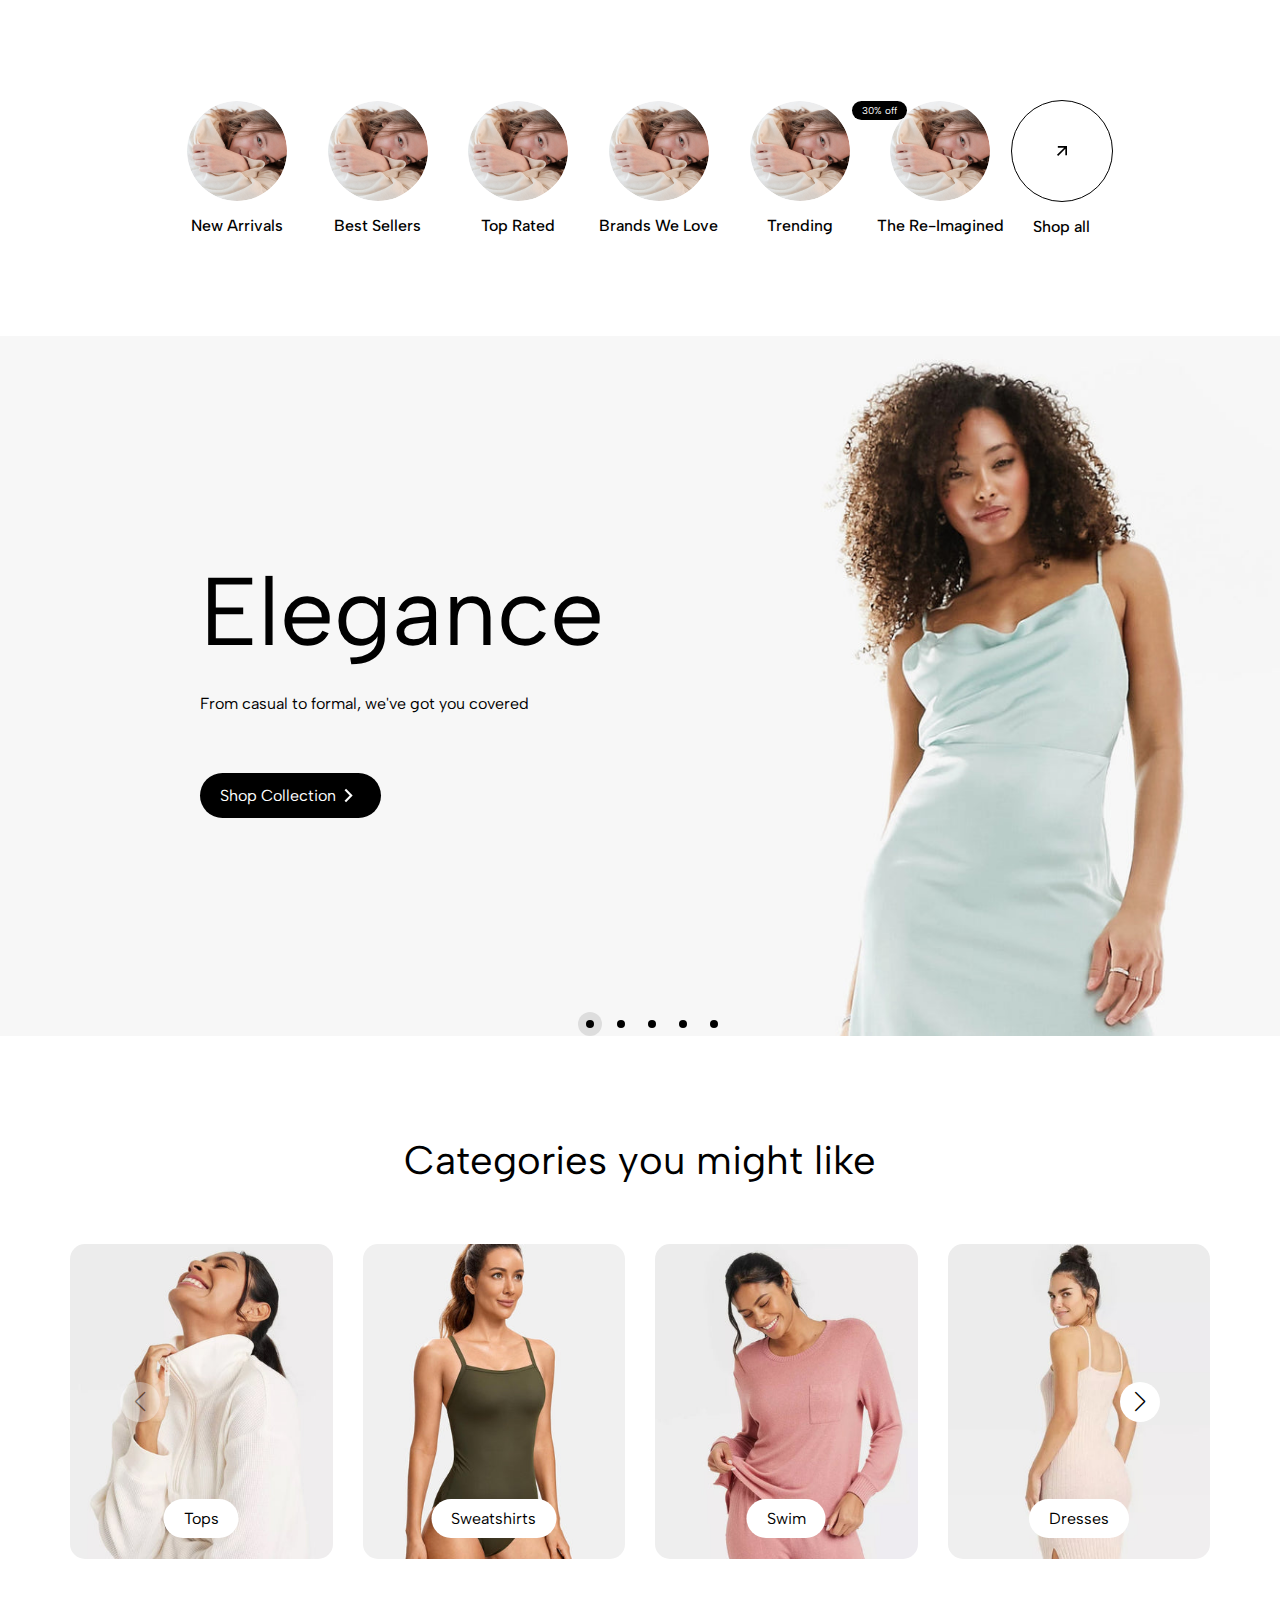
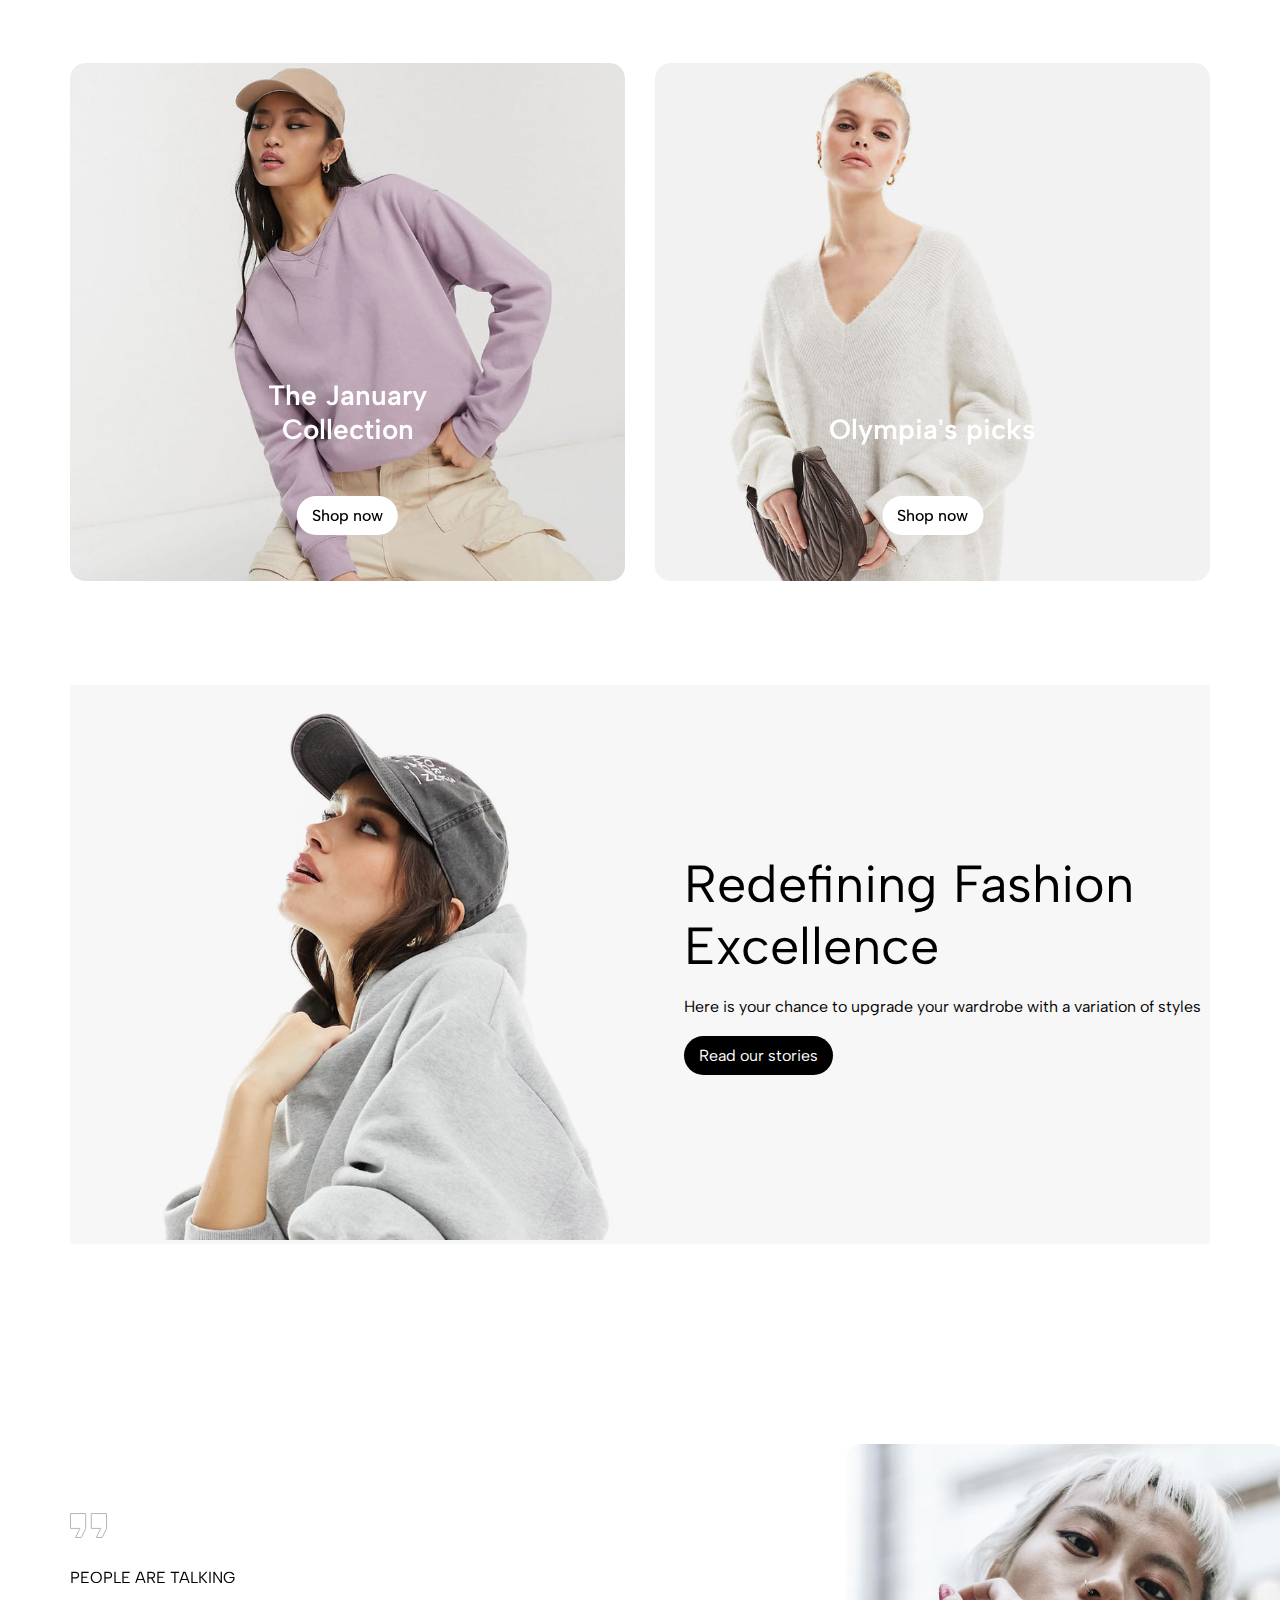
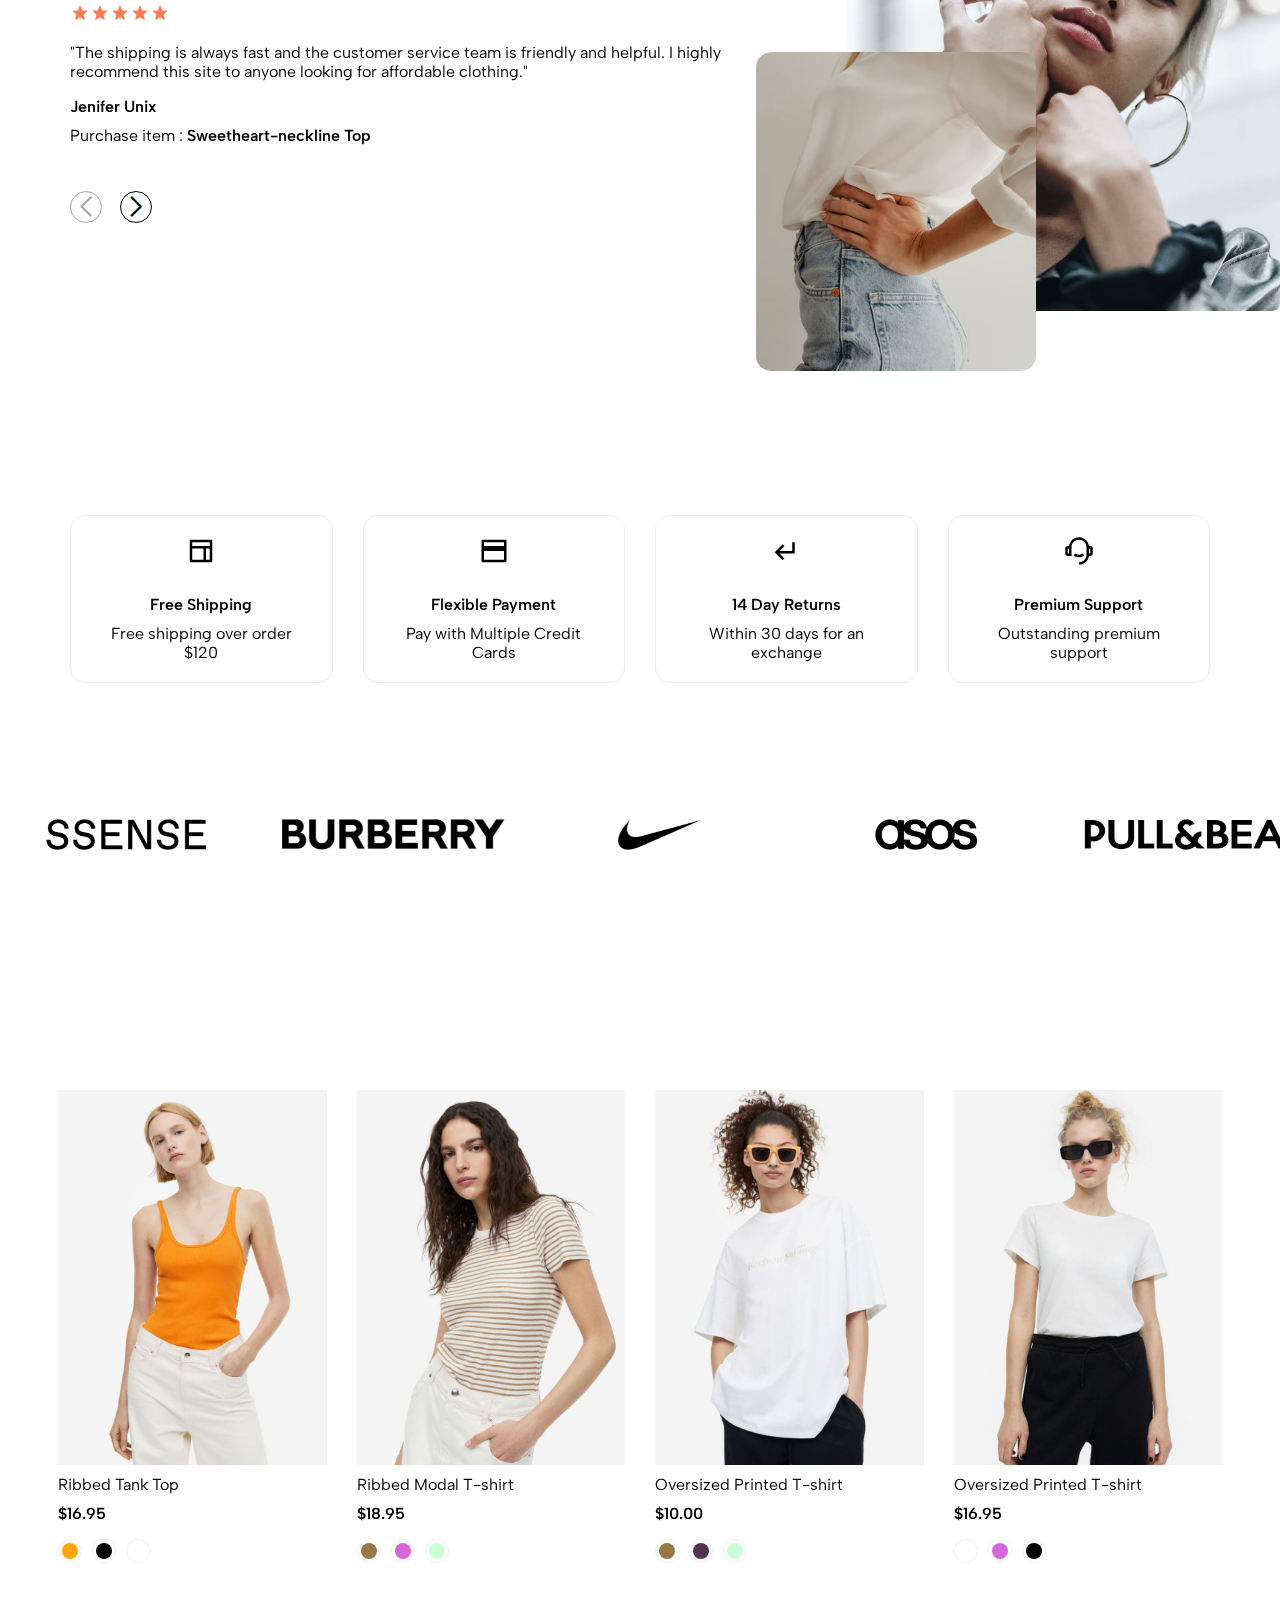
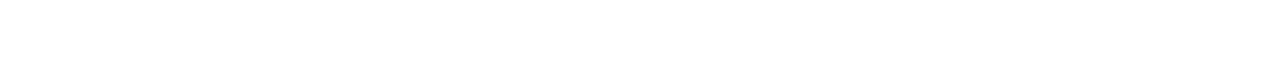
==== index.html @ e18557ce "first commit" ====
<!DOCTYPE html>
<html lang="en">

<head>
    <meta charset="UTF-8">
    <meta name="viewport" content="width=device-width, initial-scale=1.0">
    <title>Document</title>
    <link rel="stylesheet" href="assets/css/pf-grid.css">
    <link rel="stylesheet" href="assets/css/style.css">
    <link rel="stylesheet" href="assets/css/swiper-bundle.min.css">

</head>

<body>
    <div class="pf-category-section">
        <div class="pf-container">
            <div class="pf-row">
                <div class="pf-col-md-10 pf-offset-md-1">
                    <div class="pf-category-wraper">
                        <div class="pf-category-single">
                            <div class="pf-category-single-img">
                                <a href="#"><img src="assets/images/category-img-7.jpg" alt="image"></a>
                            </div>
                            <span><a href="#">New Arrivals</a></span>
                        </div>
                        <div class="pf-category-single">
                            <div class="pf-category-single-img">
                                <a href="#"><img src="assets/images/category-img-7.jpg" alt="image"></a>
                            </div>
                            <span><a href="#">Best Sellers</a></span>
                        </div>
                        <div class="pf-category-single">
                            <div class="pf-category-single-img">
                                <a href="#"><img src="assets/images/category-img-7.jpg" alt="image"></a>
                            </div>
                            <span><a href="#">Top Rated</a></span>
                        </div>
                        <div class="pf-category-single">
                            <div class="pf-category-single-img">
                                <a href="#"><img src="assets/images/category-img-7.jpg" alt="image"></a>
                            </div>
                            <span><a href="#">Brands We Love</a></span>
                        </div>
                        <div class="pf-category-single">
                            <div class="pf-category-single-img">
                                <a href="#"><img src="assets/images/category-img-7.jpg" alt="image"></a>
                            </div>
                            <span><a href="#">Trending</a></span>
                        </div>
                        <div class="pf-category-single">
                            <div class="pf-sale-off">
                                30% off
                            </div>

                            <div class="pf-category-single-img">
                                <a href="#"><img src="assets/images/category-img-7.jpg" alt="image"></a>
                            </div>
                            <span><a href="#">The Re-Imagined</a></span>
                        </div>
                        <div class="pf-category-shop-all">
                            <a href="#">
                                <div class="pf-shop-all-icon-wraper">
                                    <svg xmlns="http://www.w3.org/2000/svg" viewBox="0 0 24 24" fill="currentColor">
                                        <path
                                            d="M16.0037 9.41421L7.39712 18.0208L5.98291 16.6066L14.5895 8H7.00373V6H18.0037V17H16.0037V9.41421Z">
                                        </path>
                                    </svg>
                                </div>
                            </a>
                            <span><a href="#">Shop all</a></span>
                        </div>
                    </div>
                </div>
            </div>
        </div>
    </div>

    <div class="pf-slideshow-section">
        <div class="pf-container-fluid">
            <div class="pf-row">
                <div class="swiper pf-slideshow">
                    <div class="swiper-wrapper">
                        <div class="swiper-slide">
                            <div class="pf-single-slideshow"
                                style="background-image: url('assets/images/women-slideshow-1.jpg');">
                                <div class="pf-single-slideshow-content">
                                    <h1>Elegance</h1>
                                    <p>From casual to formal, we've got you covered</p>
                                    <a href="#" class="pf-primary-btn">
                                        <span>Shop collection</span>
                                        <svg xmlns="http://www.w3.org/2000/svg" viewBox="0 0 24 24" fill="currentColor">
                                            <path
                                                d="M13.1717 12.0007L8.22192 7.05093L9.63614 5.63672L16.0001 12.0007L9.63614 18.3646L8.22192 16.9504L13.1717 12.0007Z">
                                            </path>
                                        </svg>
                                    </a>
                                </div>
                            </div>
                        </div>
                        <div class="swiper-slide">
                            <div class="pf-single-slideshow"
                                style="background-image: url('assets/images/women-slideshow-2.jpg');">
                                <div class="pf-single-slideshow-content">
                                    <h1>Boutique</h1>
                                    <p>From casual to formal, we've got you covered</p>
                                    <a href="#" class="pf-primary-btn">
                                        <span>Shop collection</span>
                                        <svg xmlns="http://www.w3.org/2000/svg" viewBox="0 0 24 24" fill="currentColor">
                                            <path
                                                d="M13.1717 12.0007L8.22192 7.05093L9.63614 5.63672L16.0001 12.0007L9.63614 18.3646L8.22192 16.9504L13.1717 12.0007Z">
                                            </path>
                                        </svg>
                                    </a>
                                </div>
                            </div>
                        </div>
                        <div class="swiper-slide">
                            <div class="pf-single-slideshow"
                                style="background-image: url('assets/images/women-slideshow-3.jpg');">
                                <div class="pf-single-slideshow-content">
                                    <h1>Luxury</h1>
                                    <p>From casual to formal, we've got you covered</p>
                                    <a href="#" class="pf-primary-btn">
                                        <span>Shop collection</span>
                                        <svg xmlns="http://www.w3.org/2000/svg" viewBox="0 0 24 24" fill="currentColor">
                                            <path
                                                d="M13.1717 12.0007L8.22192 7.05093L9.63614 5.63672L16.0001 12.0007L9.63614 18.3646L8.22192 16.9504L13.1717 12.0007Z">
                                            </path>
                                        </svg>
                                    </a>
                                </div>
                            </div>
                        </div>
                    </div>
                    <div class="swiper-pagination"></div>
                </div>
            </div>
        </div>
    </div>

    <div class="pf-category-slider-section">
        <div class="pf-container">
            <div class="pf-row">
                <div class="pf-category-slider-wraper">
                    <h2 class="pf-category-slider-title">Categories you might like</h2>
                    <div class="swiper pf-category-slider">
                        <div class="swiper-wrapper">
                            <div class="swiper-slide">
                                <div class="pf-single-category-slider">
                                    <a href="#" class="pf-category-slider-img">
                                        <img src="assets/images/category-slider-img-1.jpg" alt="image">
                                    </a>
                                    <div class="pf-category-slider-btn">
                                        <a href="#">
                                            <span>Tops</span>
                                            <svg xmlns="http://www.w3.org/2000/svg" viewBox="0 0 24 24"
                                                fill="currentColor">
                                                <path
                                                    d="M16.0037 9.41421L7.39712 18.0208L5.98291 16.6066L14.5895 8H7.00373V6H18.0037V17H16.0037V9.41421Z">
                                                </path>
                                            </svg>
                                        </a>
                                    </div>
                                </div>
                            </div>
                            <div class="swiper-slide">
                                <div class="pf-single-category-slider">
                                    <a href="#" class="pf-category-slider-img">
                                        <img src="assets/images/category-slider-img-2.jpg" alt="image">
                                    </a>
                                    <div class="pf-category-slider-btn">
                                        <a href="#">
                                            <span>Sweatshirts</span>
                                            <svg xmlns="http://www.w3.org/2000/svg" viewBox="0 0 24 24"
                                                fill="currentColor">
                                                <path
                                                    d="M16.0037 9.41421L7.39712 18.0208L5.98291 16.6066L14.5895 8H7.00373V6H18.0037V17H16.0037V9.41421Z">
                                                </path>
                                            </svg>
                                        </a>
                                    </div>
                                </div>
                            </div>
                            <div class="swiper-slide">
                                <div class="pf-single-category-slider">
                                    <a href="#" class="pf-category-slider-img">
                                        <img src="assets/images/category-slider-img-3.jpg" alt="image">
                                    </a>
                                    <div class="pf-category-slider-btn">
                                        <a href="#">
                                            <span>Swim</span>
                                            <svg xmlns="http://www.w3.org/2000/svg" viewBox="0 0 24 24"
                                                fill="currentColor">
                                                <path
                                                    d="M16.0037 9.41421L7.39712 18.0208L5.98291 16.6066L14.5895 8H7.00373V6H18.0037V17H16.0037V9.41421Z">
                                                </path>
                                            </svg>
                                        </a>
                                    </div>
                                </div>
                            </div>
                            <div class="swiper-slide">
                                <div class="pf-single-category-slider">
                                    <a href="#" class="pf-category-slider-img">
                                        <img src="assets/images/category-slider-img-4.jpg" alt="image">
                                    </a>
                                    <div class="pf-category-slider-btn">
                                        <a href="#">
                                            <span>Dresses</span>
                                            <svg xmlns="http://www.w3.org/2000/svg" viewBox="0 0 24 24"
                                                fill="currentColor">
                                                <path
                                                    d="M16.0037 9.41421L7.39712 18.0208L5.98291 16.6066L14.5895 8H7.00373V6H18.0037V17H16.0037V9.41421Z">
                                                </path>
                                            </svg>
                                        </a>
                                    </div>
                                </div>
                            </div>
                            <div class="swiper-slide">
                                <div class="pf-single-category-slider">
                                    <a href="#" class="pf-category-slider-img">
                                        <img src="assets/images/category-slider-img-5.jpg" alt="image">
                                    </a>
                                    <div class="pf-category-slider-btn">
                                        <a href="#">
                                            <span>Cardigans</span>
                                            <svg xmlns="http://www.w3.org/2000/svg" viewBox="0 0 24 24"
                                                fill="currentColor">
                                                <path
                                                    d="M16.0037 9.41421L7.39712 18.0208L5.98291 16.6066L14.5895 8H7.00373V6H18.0037V17H16.0037V9.41421Z">
                                                </path>
                                            </svg>
                                        </a>
                                    </div>
                                </div>
                            </div>
                        </div>
                        <div class="swiper-button-next"></div>
                        <div class="swiper-button-prev"></div>
                    </div>
                </div>
            </div>
        </div>
    </div>

    <div class="pf-collection-slider">
        <div class="pf-container">
            <div class="pf-row">
                <div class="pf-collection-slider-wraper">
                    <div class="swiper pf-collection">
                        <div class="swiper-wrapper">
                            <div class="swiper-slide">
                                <div class="pf-single-collection-slider">
                                    <div class="pf-collection-slider-img">
                                        <a href="#"><img src="assets/images/collection-slider-img-1.jpg" alt="img"></a>
                                    </div>
                                    <div class="pf-collection-slider-content">
                                        <h3>The January Collection</h3>
                                        <a href="#" class="pf-collection-slider-btn">Shop now</a>
                                    </div>
                                </div>
                            </div>
                            <div class="swiper-slide">
                                <div class="swiper-slide">
                                    <div class="pf-single-collection-slider">
                                        <div class="pf-collection-slider-img">
                                            <a href="#"><img src="assets/images/collection-slider-img-2.jpg"
                                                    alt="img"></a>
                                        </div>
                                        <div class="pf-collection-slider-content">
                                            <h3>Olympia's picks</h3>
                                            <a href="#" class="pf-collection-slider-btn">Shop now</a>
                                        </div>
                                    </div>
                                </div>
                            </div>
                            <div class="swiper-slide">
                                <div class="pf-single-collection-slider">
                                    <div class="pf-collection-slider-img">
                                        <a href="#"><img src="assets/images/collection-slider-img-1.jpg" alt="img"></a>
                                    </div>
                                    <div class="pf-collection-slider-content">
                                        <h3>The January Collection</h3>
                                        <a href="#" class="pf-collection-slider-btn">Shop now</a>
                                    </div>
                                </div>
                            </div>
                            <div class="swiper-slide">
                                <div class="swiper-slide">
                                    <div class="pf-single-collection-slider">
                                        <div class="pf-collection-slider-img">
                                            <a href="#"><img src="assets/images/collection-slider-img-2.jpg"
                                                    alt="img"></a>
                                        </div>
                                        <div class="pf-collection-slider-content">
                                            <h3>Olympia's picks</h3>
                                            <a href="#" class="pf-collection-slider-btn">Shop now</a>
                                        </div>
                                    </div>
                                </div>
                            </div>
                            <div class="swiper-slide">
                                <div class="pf-single-collection-slider">
                                    <div class="pf-collection-slider-img">
                                        <a href="#"><img src="assets/images/collection-slider-img-1.jpg" alt="img"></a>
                                    </div>
                                    <div class="pf-collection-slider-content">
                                        <h3>The January Collection</h3>
                                        <a href="#" class="pf-collection-slider-btn">Shop now</a>
                                    </div>
                                </div>
                            </div>
                            <div class="swiper-slide">
                                <div class="swiper-slide">
                                    <div class="pf-single-collection-slider">
                                        <div class="pf-collection-slider-img">
                                            <a href="#"><img src="assets/images/collection-slider-img-2.jpg"
                                                    alt="img"></a>
                                        </div>
                                        <div class="pf-collection-slider-content">
                                            <h3>Olympia's picks</h3>
                                            <a href="#" class="pf-collection-slider-btn">Shop now</a>
                                        </div>
                                    </div>
                                </div>
                            </div>
                        </div>
                    </div>
                </div>
            </div>
        </div>
    </div>

    <div class="pf-shop-list-section">
        <div class="pf-container">
            <div class="pf-row">
                <div class="pf-col-md-12">
                    <div class="pf-shop-list-wraper">
                        <div class="pf-shop-lis-img">
                            <img src="assets/images/shop-list-img-1.jpg" alt="image">
                        </div>
                        <div class="pf-shop-lis-content">
                            <h1>Redefining Fashion Excellence</h1>
                            <p>Here is your chance to upgrade your wardrobe with a variation of styles</p>
                            <a class="pf-shop-list-btn" href="#">Read our stories</a>
                        </div>
                    </div>
                </div>
            </div>
        </div>
    </div>

    <div class="pf-testimonial-slider-section">
        <div class="pf-container">
            <div class="pf-row pf-align-items-center">
                <div class="pf-col-lg-7">
                    <div class="swiper pf-testimonial-slider">
                        <div class="swiper-wrapper">
                            <div class="swiper-slide">
                                <div class="pf-single-testimonial-content">
                                    <img src="assets/images/testimonial-slider-content-img.svg" alt="image">
                                    <span>PEOPLE ARE TALKING</span>
                                    <ul>
                                        <li>
                                            <svg xmlns="http://www.w3.org/2000/svg" viewBox="0 0 24 24"
                                                fill="currentColor">
                                                <path
                                                    d="M11.9998 17L6.12197 20.5902L7.72007 13.8906L2.48926 9.40983L9.35479 8.85942L11.9998 2.5L14.6449 8.85942L21.5104 9.40983L16.2796 13.8906L17.8777 20.5902L11.9998 17Z">
                                                </path>
                                            </svg>
                                        </li>
                                        <li>
                                            <svg xmlns="http://www.w3.org/2000/svg" viewBox="0 0 24 24"
                                                fill="currentColor">
                                                <path
                                                    d="M11.9998 17L6.12197 20.5902L7.72007 13.8906L2.48926 9.40983L9.35479 8.85942L11.9998 2.5L14.6449 8.85942L21.5104 9.40983L16.2796 13.8906L17.8777 20.5902L11.9998 17Z">
                                                </path>
                                            </svg>
                                        </li>
                                        <li>
                                            <svg xmlns="http://www.w3.org/2000/svg" viewBox="0 0 24 24"
                                                fill="currentColor">
                                                <path
                                                    d="M11.9998 17L6.12197 20.5902L7.72007 13.8906L2.48926 9.40983L9.35479 8.85942L11.9998 2.5L14.6449 8.85942L21.5104 9.40983L16.2796 13.8906L17.8777 20.5902L11.9998 17Z">
                                                </path>
                                            </svg>
                                        </li>
                                        <li>
                                            <svg xmlns="http://www.w3.org/2000/svg" viewBox="0 0 24 24"
                                                fill="currentColor">
                                                <path
                                                    d="M11.9998 17L6.12197 20.5902L7.72007 13.8906L2.48926 9.40983L9.35479 8.85942L11.9998 2.5L14.6449 8.85942L21.5104 9.40983L16.2796 13.8906L17.8777 20.5902L11.9998 17Z">
                                                </path>
                                            </svg>
                                        </li>
                                        <li>
                                            <svg xmlns="http://www.w3.org/2000/svg" viewBox="0 0 24 24"
                                                fill="currentColor">
                                                <path
                                                    d="M11.9998 17L6.12197 20.5902L7.72007 13.8906L2.48926 9.40983L9.35479 8.85942L11.9998 2.5L14.6449 8.85942L21.5104 9.40983L16.2796 13.8906L17.8777 20.5902L11.9998 17Z">
                                                </path>
                                            </svg>
                                        </li>
                                    </ul>
                                    <p>"The shipping is always fast and the customer service team is friendly and
                                        helpful. I highly recommend this site to anyone looking for affordable
                                        clothing."</p>
                                    <div class="pf-testimonial-author">
                                        <span class="author-name">Jenifer Unix</span>
                                        <a href="#">
                                            <span>Purchase item :</span>
                                            <span>Sweetheart-neckline Top</span>
                                        </a>
                                    </div>
                                </div>
                            </div>
                            <div class="swiper-slide">
                                <div class="pf-single-testimonial-content">
                                    <img src="assets/images/testimonial-slider-content-img.svg" alt="image">
                                    <span>PEOPLE ARE TALKING</span>
                                    <ul>
                                        <li>
                                            <svg xmlns="http://www.w3.org/2000/svg" viewBox="0 0 24 24"
                                                fill="currentColor">
                                                <path
                                                    d="M11.9998 17L6.12197 20.5902L7.72007 13.8906L2.48926 9.40983L9.35479 8.85942L11.9998 2.5L14.6449 8.85942L21.5104 9.40983L16.2796 13.8906L17.8777 20.5902L11.9998 17Z">
                                                </path>
                                            </svg>
                                        </li>
                                        <li>
                                            <svg xmlns="http://www.w3.org/2000/svg" viewBox="0 0 24 24"
                                                fill="currentColor">
                                                <path
                                                    d="M11.9998 17L6.12197 20.5902L7.72007 13.8906L2.48926 9.40983L9.35479 8.85942L11.9998 2.5L14.6449 8.85942L21.5104 9.40983L16.2796 13.8906L17.8777 20.5902L11.9998 17Z">
                                                </path>
                                            </svg>
                                        </li>
                                        <li>
                                            <svg xmlns="http://www.w3.org/2000/svg" viewBox="0 0 24 24"
                                                fill="currentColor">
                                                <path
                                                    d="M11.9998 17L6.12197 20.5902L7.72007 13.8906L2.48926 9.40983L9.35479 8.85942L11.9998 2.5L14.6449 8.85942L21.5104 9.40983L16.2796 13.8906L17.8777 20.5902L11.9998 17Z">
                                                </path>
                                            </svg>
                                        </li>
                                        <li>
                                            <svg xmlns="http://www.w3.org/2000/svg" viewBox="0 0 24 24"
                                                fill="currentColor">
                                                <path
                                                    d="M11.9998 17L6.12197 20.5902L7.72007 13.8906L2.48926 9.40983L9.35479 8.85942L11.9998 2.5L14.6449 8.85942L21.5104 9.40983L16.2796 13.8906L17.8777 20.5902L11.9998 17Z">
                                                </path>
                                            </svg>
                                        </li>
                                        <li>
                                            <svg xmlns="http://www.w3.org/2000/svg" viewBox="0 0 24 24"
                                                fill="currentColor">
                                                <path
                                                    d="M11.9998 17L6.12197 20.5902L7.72007 13.8906L2.48926 9.40983L9.35479 8.85942L11.9998 2.5L14.6449 8.85942L21.5104 9.40983L16.2796 13.8906L17.8777 20.5902L11.9998 17Z">
                                                </path>
                                            </svg>
                                        </li>
                                    </ul>
                                    <p>"The shipping is always fast and the customer service team is friendly and
                                        helpful. I highly recommend this site to anyone looking for affordable
                                        clothing."</p>
                                    <div class="pf-testimonial-author">
                                        <span class="author-name">Jenifer Unix</span>
                                        <a href="#">
                                            <span>Purchase item :</span>
                                            <span>Sweetheart-neckline Top</span>
                                        </a>
                                    </div>
                                </div>
                            </div>
                            <div class="swiper-slide">
                                <div class="pf-single-testimonial-content">
                                    <img src="assets/images/testimonial-slider-content-img.svg" alt="image">
                                    <span>PEOPLE ARE TALKING</span>
                                    <ul>
                                        <li>
                                            <svg xmlns="http://www.w3.org/2000/svg" viewBox="0 0 24 24"
                                                fill="currentColor">
                                                <path
                                                    d="M11.9998 17L6.12197 20.5902L7.72007 13.8906L2.48926 9.40983L9.35479 8.85942L11.9998 2.5L14.6449 8.85942L21.5104 9.40983L16.2796 13.8906L17.8777 20.5902L11.9998 17Z">
                                                </path>
                                            </svg>
                                        </li>
                                        <li>
                                            <svg xmlns="http://www.w3.org/2000/svg" viewBox="0 0 24 24"
                                                fill="currentColor">
                                                <path
                                                    d="M11.9998 17L6.12197 20.5902L7.72007 13.8906L2.48926 9.40983L9.35479 8.85942L11.9998 2.5L14.6449 8.85942L21.5104 9.40983L16.2796 13.8906L17.8777 20.5902L11.9998 17Z">
                                                </path>
                                            </svg>
                                        </li>
                                        <li>
                                            <svg xmlns="http://www.w3.org/2000/svg" viewBox="0 0 24 24"
                                                fill="currentColor">
                                                <path
                                                    d="M11.9998 17L6.12197 20.5902L7.72007 13.8906L2.48926 9.40983L9.35479 8.85942L11.9998 2.5L14.6449 8.85942L21.5104 9.40983L16.2796 13.8906L17.8777 20.5902L11.9998 17Z">
                                                </path>
                                            </svg>
                                        </li>
                                        <li>
                                            <svg xmlns="http://www.w3.org/2000/svg" viewBox="0 0 24 24"
                                                fill="currentColor">
                                                <path
                                                    d="M11.9998 17L6.12197 20.5902L7.72007 13.8906L2.48926 9.40983L9.35479 8.85942L11.9998 2.5L14.6449 8.85942L21.5104 9.40983L16.2796 13.8906L17.8777 20.5902L11.9998 17Z">
                                                </path>
                                            </svg>
                                        </li>
                                        <li>
                                            <svg xmlns="http://www.w3.org/2000/svg" viewBox="0 0 24 24"
                                                fill="currentColor">
                                                <path
                                                    d="M11.9998 17L6.12197 20.5902L7.72007 13.8906L2.48926 9.40983L9.35479 8.85942L11.9998 2.5L14.6449 8.85942L21.5104 9.40983L16.2796 13.8906L17.8777 20.5902L11.9998 17Z">
                                                </path>
                                            </svg>
                                        </li>
                                    </ul>
                                    <p>"The shipping is always fast and the customer service team is friendly and
                                        helpful. I highly recommend this site to anyone looking for affordable
                                        clothing."</p>
                                    <div class="pf-testimonial-author">
                                        <span class="author-name">Jenifer Unix</span>
                                        <a href="#">
                                            <span>Purchase item :</span>
                                            <span>Sweetheart-neckline Top</span>
                                        </a>
                                    </div>
                                </div>
                            </div>
                        </div>
                        <div class="swiper-button-next"></div>
                        <div class="swiper-button-prev"></div>
                    </div>

                </div>
                <div class="pf-col-lg-4 pf-offset-lg-1">
                    <div class="pf-single-testimonial-img">
                        <div class="pf-item-img-1">
                            <img src="assets/images/testimonial-img-1.jpg" alt="image">
                        </div>
                        <div class="pf-item-img-2">
                            <img src="assets/images/testimonial-img-2.jpg" alt="image">
                        </div>
                    </div>
                </div>
            </div>
        </div>
    </div>

    <div class="pf-icon-with-text-slider">
        <div class="pf-container">
            <div class="pf-row">
                <div class="pf-col-12">
                    <div class="swiper icon_with_text_slider">
                        <div class="swiper-wrapper">
                            <div class="swiper-slide">
                                <div class="pf-single-icon-with-text">
                                    <div class="pf-icon">
                                        <svg xmlns="http://www.w3.org/2000/svg" viewBox="0 0 24 24" fill="currentColor">
                                            <path
                                                d="M5 8H19V5H5V8ZM14 19V10H5V19H14ZM16 19H19V10H16V19ZM4 3H20C20.5523 3 21 3.44772 21 4V20C21 20.5523 20.5523 21 20 21H4C3.44772 21 3 20.5523 3 20V4C3 3.44772 3.44772 3 4 3Z">
                                            </path>
                                        </svg>
                                    </div>
                                    <div class="pf-text">
                                        <span>Free Shipping</span>
                                        <p>Free shipping over order $120</p>
                                    </div>
                                </div>
                            </div>
                            <div class="swiper-slide">
                                <div class="pf-single-icon-with-text">
                                    <div class="pf-icon">
                                        <svg xmlns="http://www.w3.org/2000/svg" viewBox="0 0 24 24" fill="currentColor">
                                            <path
                                                d="M3.00488 2.99979H21.0049C21.5572 2.99979 22.0049 3.4475 22.0049 3.99979V19.9998C22.0049 20.5521 21.5572 20.9998 21.0049 20.9998H3.00488C2.4526 20.9998 2.00488 20.5521 2.00488 19.9998V3.99979C2.00488 3.4475 2.4526 2.99979 3.00488 2.99979ZM20.0049 11.9998H4.00488V18.9998H20.0049V11.9998ZM20.0049 7.99979V4.99979H4.00488V7.99979H20.0049Z">
                                            </path>
                                        </svg>
                                    </div>
                                    <div class="pf-text">
                                        <span>Flexible Payment</span>
                                        <p>Pay with Multiple Credit Cards</p>
                                    </div>
                                </div>
                            </div>
                            <div class="swiper-slide">
                                <div class="pf-single-icon-with-text">
                                    <div class="pf-icon">
                                        <svg xmlns="http://www.w3.org/2000/svg" viewBox="0 0 24 24" fill="currentColor">
                                            <path
                                                d="M19.0001 13.9999L19.0002 5L17.0002 4.99997L17.0001 11.9999L6.8283 12L10.778 8.05024L9.36381 6.63603L2.99985 13L9.36381 19.364L10.778 17.9497L6.82825 14L19.0001 13.9999Z">
                                            </path>
                                        </svg>
                                    </div>
                                    <div class="pf-text">
                                        <span>14 Day Returns</span>
                                        <p>Within 30 days for an exchange</p>
                                    </div>
                                </div>
                            </div>
                            <div class="swiper-slide">
                                <div class="pf-single-icon-with-text">
                                    <div class="pf-icon">
                                        <svg xmlns="http://www.w3.org/2000/svg" viewBox="0 0 24 24" fill="currentColor">
                                            <path
                                                d="M19.9381 8H21C22.1046 8 23 8.89543 23 10V14C23 15.1046 22.1046 16 21 16H19.9381C19.446 19.9463 16.0796 23 12 23V21C15.3137 21 18 18.3137 18 15V9C18 5.68629 15.3137 3 12 3C8.68629 3 6 5.68629 6 9V16H3C1.89543 16 1 15.1046 1 14V10C1 8.89543 1.89543 8 3 8H4.06189C4.55399 4.05369 7.92038 1 12 1C16.0796 1 19.446 4.05369 19.9381 8ZM3 10V14H4V10H3ZM20 10V14H21V10H20ZM7.75944 15.7849L8.81958 14.0887C9.74161 14.6662 10.8318 15 12 15C13.1682 15 14.2584 14.6662 15.1804 14.0887L16.2406 15.7849C15.0112 16.5549 13.5576 17 12 17C10.4424 17 8.98882 16.5549 7.75944 15.7849Z">
                                            </path>
                                        </svg>
                                    </div>
                                    <div class="pf-text">
                                        <span>Premium Support</span>
                                        <p>Outstanding premium support</p>
                                    </div>
                                </div>
                            </div>
                            <div class="swiper-slide">
                                <div class="pf-single-icon-with-text">
                                    <div class="pf-icon">
                                        <svg xmlns="http://www.w3.org/2000/svg" viewBox="0 0 24 24" fill="currentColor">
                                            <path
                                                d="M5 8H19V5H5V8ZM14 19V10H5V19H14ZM16 19H19V10H16V19ZM4 3H20C20.5523 3 21 3.44772 21 4V20C21 20.5523 20.5523 21 20 21H4C3.44772 21 3 20.5523 3 20V4C3 3.44772 3.44772 3 4 3Z">
                                            </path>
                                        </svg>
                                    </div>
                                    <div class="pf-text">
                                        <span>Free Shipping</span>
                                        <p>Free shipping over order $120</p>
                                    </div>
                                </div>
                            </div>
                            <div class="swiper-slide">
                                <div class="pf-single-icon-with-text">
                                    <div class="pf-icon">
                                        <svg xmlns="http://www.w3.org/2000/svg" viewBox="0 0 24 24" fill="currentColor">
                                            <path
                                                d="M3.00488 2.99979H21.0049C21.5572 2.99979 22.0049 3.4475 22.0049 3.99979V19.9998C22.0049 20.5521 21.5572 20.9998 21.0049 20.9998H3.00488C2.4526 20.9998 2.00488 20.5521 2.00488 19.9998V3.99979C2.00488 3.4475 2.4526 2.99979 3.00488 2.99979ZM20.0049 11.9998H4.00488V18.9998H20.0049V11.9998ZM20.0049 7.99979V4.99979H4.00488V7.99979H20.0049Z">
                                            </path>
                                        </svg>
                                    </div>
                                    <div class="pf-text">
                                        <span>Flexible Payment</span>
                                        <p>Pay with Multiple Credit Cards</p>
                                    </div>
                                </div>
                            </div>
                            <div class="swiper-slide">
                                <div class="pf-single-icon-with-text">
                                    <div class="pf-icon">
                                        <svg xmlns="http://www.w3.org/2000/svg" viewBox="0 0 24 24" fill="currentColor">
                                            <path
                                                d="M19.0001 13.9999L19.0002 5L17.0002 4.99997L17.0001 11.9999L6.8283 12L10.778 8.05024L9.36381 6.63603L2.99985 13L9.36381 19.364L10.778 17.9497L6.82825 14L19.0001 13.9999Z">
                                            </path>
                                        </svg>
                                    </div>
                                    <div class="pf-text">
                                        <span>14 Day Returns</span>
                                        <p>Within 30 days for an exchange</p>
                                    </div>
                                </div>
                            </div>
                            <div class="swiper-slide">
                                <div class="pf-single-icon-with-text">
                                    <div class="pf-icon">
                                        <svg xmlns="http://www.w3.org/2000/svg" viewBox="0 0 24 24" fill="currentColor">
                                            <path
                                                d="M19.9381 8H21C22.1046 8 23 8.89543 23 10V14C23 15.1046 22.1046 16 21 16H19.9381C19.446 19.9463 16.0796 23 12 23V21C15.3137 21 18 18.3137 18 15V9C18 5.68629 15.3137 3 12 3C8.68629 3 6 5.68629 6 9V16H3C1.89543 16 1 15.1046 1 14V10C1 8.89543 1.89543 8 3 8H4.06189C4.55399 4.05369 7.92038 1 12 1C16.0796 1 19.446 4.05369 19.9381 8ZM3 10V14H4V10H3ZM20 10V14H21V10H20ZM7.75944 15.7849L8.81958 14.0887C9.74161 14.6662 10.8318 15 12 15C13.1682 15 14.2584 14.6662 15.1804 14.0887L16.2406 15.7849C15.0112 16.5549 13.5576 17 12 17C10.4424 17 8.98882 16.5549 7.75944 15.7849Z">
                                            </path>
                                        </svg>
                                    </div>
                                    <div class="pf-text">
                                        <span>Premium Support</span>
                                        <p>Outstanding premium support</p>
                                    </div>
                                </div>
                            </div>
                        </div>
                    </div>
                </div>
            </div>
        </div>
    </div>

    <div class="pf-brand-slider">
        <div class="pf-container-fluid">
            <div class="pf-row">
                <div class="swiper brand-slider">
                    <div class="swiper-wrapper">
                        <div class="swiper-slide">
                            <div class="pf-single-brand-img">
                                <img src="assets/images/brand-01.png" alt="brand-img">
                            </div>
                        </div>
                        <div class="swiper-slide">
                            <div class="pf-single-brand-img">
                                <img src="assets/images/brand-02.png" alt="brand-img">
                            </div>
                        </div>
                        <div class="swiper-slide">
                            <div class="pf-single-brand-img">
                                <img src="assets/images/brand-03.png" alt="brand-img">
                            </div>
                        </div>
                        <div class="swiper-slide">
                            <div class="pf-single-brand-img">
                                <img src="assets/images/brand-04.png" alt="brand-img">
                            </div>
                        </div>
                        <div class="swiper-slide">
                            <div class="pf-single-brand-img">
                                <img src="assets/images/brand-05.png" alt="brand-img">
                            </div>
                        </div>
                        <div class="swiper-slide">
                            <div class="pf-single-brand-img">
                                <img src="assets/images/brand-06.png" alt="brand-img">
                            </div>
                        </div>
                    </div>
                </div>
            </div>
        </div>
    </div>

    <div class="pf-product-slider">
        <div class="pf-container">
            <div class="pf-row">
                <div class="swiper product-slider">
                    <div class="swiper-wrapper">
                        <div class="swiper-slide">
                            <div class="pf-single-product">
                                <div class="pf-product-img">
                                    <a href="#"><img class="pf-product-img-1" src="assets/images/white-1.jpg"
                                            alt="image"></a>
                                    <a href="#"><img class="pf-product-img-2" src="assets/images/orange-1.jpg"
                                            alt="image"></a>
                                </div>
                                <div class="pf-product-content">
                                    <a href="#">Ribbed Tank Top</a>
                                    <span>$16.95</span>
                                    <ul>
                                        <a href="#">
                                            <li>
                                                <span style="--color:#FFA500"></span>
                                            </li>
                                        </a>
                                        <a href="#">
                                            <li>
                                                <span style="--color:#000000"></span>
                                            </li>
                                        </a>
                                        <a href="#">
                                            <li>
                                                <span style="--color:#ffffff"></span>
                                            </li>
                                        </a>

                                    </ul>
                                </div>
                            </div>
                        </div>
                        <div class="swiper-slide">
                            <div class="pf-single-product">
                                <div class="pf-product-img">
                                    <a href="#"><img class="pf-product-img-1" src="assets/images/purple.jpg"
                                            alt="image"></a>
                                    <a href="#"><img class="pf-product-img-2" src="assets/images/brown.jpg"
                                            alt="image"></a>
                                </div>
                                <div class="pf-product-content">
                                    <a href="#">Ribbed Modal T-shirt</a>
                                    <span>$18.95</span>
                                    <ul>
                                        <a href="#">
                                            <li>
                                                <span style="--color:#977945"></span>
                                            </li>
                                        </a>
                                        <a href="#">
                                            <li>
                                                <span style="--color:#D966D9"></span>
                                            </li>
                                        </a>
                                        <a href="#">
                                            <li>
                                                <span style="--color:#CAFFD6"></span>
                                            </li>
                                        </a>

                                    </ul>
                                </div>
                            </div>
                        </div>
                        <div class="swiper-slide">
                            <div class="pf-single-product">
                                <div class="pf-product-img">
                                    <a href="#"><img class="pf-product-img-1" src="assets/images/white-4.jpg"
                                            alt="image"></a>
                                    <a href="#"><img class="pf-product-img-2" src="assets/images/white-3.jpg"
                                            alt="image"></a>
                                </div>
                                <div class="pf-product-content">
                                    <a href="#">Oversized Printed T-shirt</a>
                                    <span>$10.00</span>
                                    <ul>
                                        <a href="#">
                                            <li>
                                                <span style="--color:#977945"></span>
                                            </li>
                                        </a>
                                        <a href="#">
                                            <li>
                                                <span style="--color:#543253"></span>
                                            </li>
                                        </a>
                                        <a href="#">
                                            <li>
                                                <span style="--color:#CAFFD6"></span>
                                            </li>
                                        </a>

                                    </ul>
                                </div>
                            </div>
                        </div>
                        <div class="swiper-slide">
                            <div class="pf-single-product">
                                <div class="pf-product-img">
                                    <a href="#"><img class="pf-product-img-1" src="assets/images/pink-1.jpg"
                                            alt="image"></a>
                                    <a href="#"><img class="pf-product-img-2" src="assets/images/white-2.jpg"
                                            alt="image"></a>
                                </div>
                                <div class="pf-product-content">
                                    <a href="#">Oversized Printed T-shirt</a>
                                    <span>$16.95</span>
                                    <ul>
                                        <a href="#">
                                            <li>
                                                <span style="--color:#ffffff"></span>
                                            </li>
                                        </a>
                                        <a href="#">
                                            <li>
                                                <span style="--color:#D966D9"></span>
                                            </li>
                                        </a>
                                        <a href="#">
                                            <li>
                                                <span style="--color:#000000"></span>
                                            </li>
                                        </a>

                                    </ul>
                                </div>
                            </div>
                        </div>
                        <div class="swiper-slide">
                            <div class="pf-single-product">
                                <div class="pf-product-img">
                                    <a href="#"><img class="pf-product-img-1" src="assets/images/green.jpg"
                                            alt="image"></a>
                                    <a href="#"><img class="pf-product-img-2" src="assets/images/brown-2.jpg"
                                            alt="image"></a>
                                </div>
                                <div class="pf-product-content">
                                    <a href="#">V-neck Linen T-shirt</a>
                                    <span>$14.95</span>
                                    <ul>
                                        <a href="#">
                                            <li>
                                                <span style="--color:#977945"></span>
                                            </li>
                                        </a>
                                        <a href="#">
                                            <li>
                                                <span style="--color:#ffffff"></span>
                                            </li>
                                        </a>

                                    </ul>
                                </div>
                            </div>
                        </div>
                        <div class="swiper-slide">
                            <div class="pf-single-product">
                                <div class="pf-product-img">
                                    <a href="#"><img class="pf-product-img-1" src="assets/images/light-green-2.jpg"
                                            alt="image"></a>
                                    <a href="#"><img class="pf-product-img-2" src="assets/images/white-6.jpg"
                                            alt="image"></a>
                                </div>
                                <div class="pf-product-content">
                                    <a href="#">Loose Fit Sweatshirt</a>
                                    <span>$10.95</span>
                                    <ul>
                                        <a href="#">
                                            <li>
                                                <span style="--color:#caffd6"></span>
                                            </li>
                                        </a>
                                        <a href="#">
                                            <li>
                                                <span style="--color:#000000"></span>
                                            </li>
                                        </a>
                                        <a href="#">
                                            <li>
                                                <span style="--color:#a8bcd4"></span>
                                            </li>
                                        </a>
                                        <a href="#">
                                            <li>
                                                <span style="--color:#00008b"></span>
                                            </li>
                                        </a>
                                        <a href="#">
                                            <li>
                                                <span style="--color:#ffffff"></span>
                                            </li>
                                        </a>
                                        <a href="#">
                                            <li>
                                                <span style="--color:#d3d3d3"></span>
                                            </li>
                                        </a>

                                    </ul>
                                </div>
                            </div>
                        </div>
                        <div class="swiper-slide">
                            <div class="pf-single-product">
                                <div class="pf-product-img">
                                    <a href="#"><img class="pf-product-img-1" src="assets/images/black-5.jpg"
                                            alt="image"></a>
                                    <a href="#"><img class="pf-product-img-2" src="assets/images/black-4.jpg"
                                            alt="image"></a>
                                </div>
                                <div class="pf-product-content">
                                    <a href="#">Regular Fit Oxford Shirt</a>
                                    <span>$10.95</span>
                                    <ul>
                                        <a href="#">
                                            <li>
                                                <span style="--color:#000000"></span>
                                            </li>
                                        </a>
                                        <a href="#">
                                            <li>
                                                <span style="--color:#00008b"></span>
                                            </li>
                                        </a>
                                        <a href="#">
                                            <li>
                                                <span style="--color:#c8ad7f"></span>
                                            </li>
                                        </a>
                                        <a href="#">
                                            <li>
                                                <span style="--color:#ffffff"></span>
                                            </li>
                                        </a>
                                        <a href="#">
                                            <li>
                                                <span style="--color:#add8e6"></span>
                                            </li>
                                        </a>
                                    </ul>
                                </div>
                            </div>
                        </div>
                        <div class="swiper-slide">
                            <div class="pf-single-product">
                                <div class="pf-product-img">
                                    <a href="#"><img class="pf-product-img-1" src="assets/images/dark-blue.jpg"
                                            alt="image"></a>
                                    <a href="#"><img class="pf-product-img-2" src="assets/images/green.jpg"
                                            alt="image"></a>
                                </div>
                                <div class="pf-product-content">
                                    <a href="#">Stylish T-shirt</a>
                                    <span>$9.95</span>
                                    <ul>
                                        <a href="#">
                                            <li>
                                                <span style="--color:#000000"></span>
                                            </li>
                                        </a>
                                        <a href="#">
                                            <li>
                                                <span style="--color:#00008b"></span>
                                            </li>
                                        </a>
                                        <a href="#">
                                            <li>
                                                <span style="--color:#c8ad7f"></span>
                                            </li>
                                        </a>
                                        <a href="#">
                                            <li>
                                                <span style="--color:#add8e6"></span>
                                            </li>
                                        </a>
                                    </ul>
                                </div>
                            </div>
                        </div>
                    </div>
                    <div class="swiper-button-next"></div>
                    <div class="swiper-button-prev"></div>
                </div>
            </div>
        </div>
    </div>



    <!-- all script file -->
    <script src="assets/js/swiper-bundle.min.js"></script>
    <script src="assets/js/main.js"></script>
</body>

</html>
---- assets/css/style.css ----
@font-face {
  font-family: "Albert Sans";
  src: url("./../fonts/AlbertSans-Bold.woff2") format("woff2"), url("./../fonts/AlbertSans-Bold.woff") format("woff");
  font-weight: bold;
  font-style: normal;
  font-display: swap;
}
@font-face {
  font-family: "Albert Sans";
  src: url("./../fonts/AlbertSans-Light.woff2") format("woff2"), url("./../fonts/AlbertSans-Light.woff") format("woff");
  font-weight: 300;
  font-style: normal;
  font-display: swap;
}
@font-face {
  font-family: "Albert Sans";
  src: url("./../fonts/AlbertSans-ExtraBoldItalic.woff2") format("woff2"), url("./../fonts/AlbertSans-ExtraBoldItalic.woff") format("woff");
  font-weight: bold;
  font-style: italic;
  font-display: swap;
}
@font-face {
  font-family: "Albert Sans";
  src: url("./../fonts/AlbertSans-ExtraLight.woff2") format("woff2"), url("./../fonts/AlbertSans-ExtraLight.woff") format("woff");
  font-weight: 200;
  font-style: normal;
  font-display: swap;
}
@font-face {
  font-family: "Albert Sans";
  src: url("./../fonts/AlbertSans-Medium.woff2") format("woff2"), url("./../fonts/AlbertSans-Medium.woff") format("woff");
  font-weight: 500;
  font-style: normal;
  font-display: swap;
}
@font-face {
  font-family: "Albert Sans";
  src: url("./../fonts/AlbertSans-ExtraBold.woff2") format("woff2"), url("./../fonts/AlbertSans-ExtraBold.woff") format("woff");
  font-weight: bold;
  font-style: normal;
  font-display: swap;
}
@font-face {
  font-family: "Albert Sans";
  src: url("./../fonts/AlbertSans-SemiBoldItalic.woff2") format("woff2"), url("./../fonts/AlbertSans-SemiBoldItalic.woff") format("woff");
  font-weight: 600;
  font-style: italic;
  font-display: swap;
}
@font-face {
  font-family: "Albert Sans";
  src: url("./../fonts/AlbertSans-Regular.woff2") format("woff2"), url("./../fonts/AlbertSans-Regular.woff") format("woff");
  font-weight: normal;
  font-style: normal;
  font-display: swap;
}
@font-face {
  font-family: "Albert Sans";
  src: url("./../fonts/AlbertSans-SemiBold.woff2") format("woff2"), url("./../fonts/AlbertSans-SemiBold.woff") format("woff");
  font-weight: 600;
  font-style: normal;
  font-display: swap;
}
@font-face {
  font-family: "Albert Sans";
  src: url("./../fonts/AlbertSans-LightItalic.woff2") format("woff2"), url("./../fonts/AlbertSans-LightItalic.woff") format("woff");
  font-weight: 300;
  font-style: italic;
  font-display: swap;
}
body {
  margin: 0px;
  padding: 0px;
  box-sizing: border-box;
  font-family: "Albert Sans";
  font-weight: normal;
  overflow-x: hidden;
}

a {
  text-decoration: none;
}

/* category-section-pf  start */
.pf-category-section {
  padding: 100px 0;
}
.pf-category-section .pf-category-wraper {
  display: flex;
  align-items: center;
  justify-content: space-between;
  flex-wrap: nowrap;
  overflow-x: scroll;
}
@media (min-width: 992px) {
  .pf-category-section .pf-category-wraper {
    overflow-x: auto;
  }
}
@media (min-width: 768px) and (max-width: 991.98px) {
  .pf-category-section .pf-category-wraper {
    gap: 40px;
  }
}
@media (max-width: 767.98px) {
  .pf-category-section .pf-category-wraper {
    gap: 40px;
  }
}
@media (max-width: 575.98px) {
  .pf-category-section .pf-category-wraper {
    gap: 40px;
  }
}
@media (max-width: 360px) {
  .pf-category-section .pf-category-wraper {
    gap: 40px;
  }
}
.pf-category-section .pf-category-wraper .pf-category-single {
  display: flex;
  flex-direction: column;
  width: 140px;
  align-items: center;
  position: relative;
}
@media (min-width: 992px) and (max-width: 1199.98px) {
  .pf-category-section .pf-category-wraper .pf-category-single {
    width: 100px;
  }
}
@media (max-width: 767.98px) {
  .pf-category-section .pf-category-wraper .pf-category-single {
    width: auto;
  }
}
.pf-category-section .pf-category-wraper .pf-category-single .pf-category-single-img {
  overflow: hidden;
  width: 100px;
  height: 100px;
  border-radius: 50%;
  transition: all 0.4s ease;
}
.pf-category-section .pf-category-wraper .pf-category-single .pf-category-single-img img {
  width: 100px;
  height: 100px;
  border-radius: 50%;
}
.pf-category-section .pf-category-wraper .pf-category-single .pf-category-single-img:hover {
  transform: scale(1.02);
  transition: all 0.4s ease;
}
.pf-category-section .pf-category-wraper .pf-category-single span {
  margin-top: 15px;
}
.pf-category-section .pf-category-wraper .pf-category-single span a {
  color: black;
  transition: all 0.4s ease;
  font-weight: 500;
}
.pf-category-section .pf-category-wraper .pf-category-single span a:hover {
  color: #db1215;
  transition: all 0.4s ease;
}
.pf-category-section .pf-category-wraper .pf-category-single .pf-sale-off {
  font-size: 10px;
  background-color: black;
  color: white;
  padding: 3px 10px;
  border-radius: 50px;
  position: absolute;
  left: -18px;
}
.pf-category-section .pf-category-wraper .pf-category-shop-all {
  display: flex;
  flex-direction: column;
  align-items: center;
}
.pf-category-section .pf-category-wraper .pf-category-shop-all .pf-shop-all-icon-wraper {
  height: 100px;
  width: 100px;
  border-radius: 50%;
  border: 1px solid black;
  display: flex;
  align-items: center;
  justify-content: center;
  transition: all 0.4s ease;
}
.pf-category-section .pf-category-wraper .pf-category-shop-all .pf-shop-all-icon-wraper svg {
  width: 20px;
  height: 20px;
  color: black;
  transition: all 0.4s ease;
}
.pf-category-section .pf-category-wraper .pf-category-shop-all .pf-shop-all-icon-wraper:hover {
  border: 1px solid #db1215;
  transition: all 0.4s ease;
}
.pf-category-section .pf-category-wraper .pf-category-shop-all .pf-shop-all-icon-wraper:hover svg {
  color: #db1215;
  transition: all 0.4s ease;
}
.pf-category-section .pf-category-wraper .pf-category-shop-all span {
  margin-top: 15px;
}
.pf-category-section .pf-category-wraper .pf-category-shop-all span a {
  color: black;
  transition: all 0.4s ease;
  font-weight: 500;
}
.pf-category-section .pf-category-wraper .pf-category-shop-all span a:hover {
  color: #db1215;
  transition: all 0.4s ease;
}

/* category-section-pf  end */
/* pf-slideshow-section start */
.pf-slideshow-section {
  overflow-x: hidden;
}
.pf-slideshow-section .pf-single-slideshow {
  position: relative;
  background-position: center;
  background-size: cover;
  background-repeat: no-repeat;
  height: 700px;
}
@media (min-width: 992px) and (max-width: 1199.98px) {
  .pf-slideshow-section .pf-single-slideshow {
    background-size: 100%;
    height: 375px;
  }
}
@media (min-width: 768px) and (max-width: 991.98px) {
  .pf-slideshow-section .pf-single-slideshow {
    background-size: 100%;
    height: 300px;
  }
}
@media (min-width: 576px) and (max-width: 767.98px) {
  .pf-slideshow-section .pf-single-slideshow {
    background-size: 100%;
    height: 220px;
  }
}
@media (max-width: 575.98px) {
  .pf-slideshow-section .pf-single-slideshow {
    background-size: 100%;
    height: 200px;
  }
}
.pf-slideshow-section .pf-single-slideshow .pf-single-slideshow-content {
  position: absolute;
  top: 50%;
  left: 200px;
  transform: translateY(-50%);
}
@media (min-width: 768px) and (max-width: 991.98px) {
  .pf-slideshow-section .pf-single-slideshow .pf-single-slideshow-content {
    left: 100px;
  }
}
@media (min-width: 576px) and (max-width: 767.98px) {
  .pf-slideshow-section .pf-single-slideshow .pf-single-slideshow-content {
    left: 50px;
  }
}
@media (max-width: 575.98px) {
  .pf-slideshow-section .pf-single-slideshow .pf-single-slideshow-content {
    left: 30px;
    width: 230px;
  }
}
@media (max-width: 360px) {
  .pf-slideshow-section .pf-single-slideshow .pf-single-slideshow-content {
    left: 30px;
    width: 230px;
  }
}
.pf-slideshow-section .pf-single-slideshow .pf-single-slideshow-content h1 {
  font-size: 96px;
  font-weight: 400;
  margin: 0;
  margin-bottom: 25px;
}
@media (min-width: 768px) and (max-width: 991.98px) {
  .pf-slideshow-section .pf-single-slideshow .pf-single-slideshow-content h1 {
    font-size: 50px;
  }
}
@media (max-width: 767.98px) {
  .pf-slideshow-section .pf-single-slideshow .pf-single-slideshow-content h1 {
    font-size: 50px;
  }
}
@media (max-width: 575.98px) {
  .pf-slideshow-section .pf-single-slideshow .pf-single-slideshow-content h1 {
    font-size: 38px;
    margin: 0;
  }
}
@media (max-width: 360px) {
  .pf-slideshow-section .pf-single-slideshow .pf-single-slideshow-content h1 {
    margin: 0;
    font-size: 24px;
  }
}
.pf-slideshow-section .pf-single-slideshow .pf-single-slideshow-content p {
  margin-top: 20px;
}
@media (max-width: 360px) {
  .pf-slideshow-section .pf-single-slideshow .pf-single-slideshow-content p {
    margin: 10px 0;
  }
}
@media (max-width: 575.98px) {
  .pf-slideshow-section .pf-single-slideshow .pf-single-slideshow-content p {
    margin: 10px 0;
  }
}
.pf-slideshow-section .pf-single-slideshow .pf-single-slideshow-content .pf-primary-btn {
  margin-top: 60px;
  display: block;
  color: white;
  text-transform: capitalize;
  padding: 10px 20px;
  background-color: black;
  width: -moz-fit-content;
  width: fit-content;
  border-radius: 30px;
  display: flex;
  align-items: center;
}
@media (min-width: 768px) and (max-width: 991.98px) {
  .pf-slideshow-section .pf-single-slideshow .pf-single-slideshow-content .pf-primary-btn {
    margin-top: 30px;
  }
}
@media (max-width: 767.98px) {
  .pf-slideshow-section .pf-single-slideshow .pf-single-slideshow-content .pf-primary-btn {
    margin-top: 20px;
    padding: 5px 10px;
  }
}
@media (max-width: 360px) {
  .pf-slideshow-section .pf-single-slideshow .pf-single-slideshow-content .pf-primary-btn {
    margin-top: 0;
    padding: 2px 5px;
  }
}
@media (max-width: 575.98px) {
  .pf-slideshow-section .pf-single-slideshow .pf-single-slideshow-content .pf-primary-btn {
    margin-top: 0;
    padding: 2px 5px;
    font-size: 10px;
  }
}
.pf-slideshow-section .pf-single-slideshow .pf-single-slideshow-content .pf-primary-btn svg {
  width: 25px;
}
@media (max-width: 575.98px) {
  .pf-slideshow-section .pf-single-slideshow .pf-single-slideshow-content .pf-primary-btn svg {
    width: 15px;
  }
}
@media (max-width: 575.98px) {
  .pf-slideshow-section .swiper {
    padding-bottom: 20px;
  }
}
.pf-slideshow-section .swiper-pagination {
  display: flex;
  align-items: center;
  justify-content: center;
  gap: 15px;
}
.pf-slideshow-section .swiper-pagination-bullet {
  background: black;
  opacity: 100%;
}
.pf-slideshow-section .swiper-pagination-bullet-active {
  position: relative;
}
.pf-slideshow-section .swiper-pagination-bullet-active::before {
  content: "";
  position: absolute;
  transform: translate(-50%, -50%);
  left: 50%;
  top: 50%;
  width: 300%;
  height: 300%;
  border-radius: 50%;
  background-color: #000000;
  opacity: 10%;
}

/* pf-slideshow-section end */
/* pf-category-slider-section start */
.pf-category-slider-section {
  padding: 100px 0;
}
.pf-category-slider-section .pf-category-slider-wraper .pf-category-slider-title {
  text-align: center;
  font-size: 40px;
  font-weight: 400;
  margin: 0;
  margin-bottom: 60px;
}
.pf-category-slider-section .pf-category-slider-wraper:hover .swiper-button-next {
  right: 10px;
  transition: all 0.5s;
}
.pf-category-slider-section .pf-category-slider-wraper:hover .swiper-button-prev {
  left: 10px;
  transition: all 0.5s;
}
.pf-category-slider-section .pf-category-slider-wraper .pf-single-category-slider {
  position: relative;
}
.pf-category-slider-section .pf-category-slider-wraper .pf-single-category-slider .pf-category-slider-img img {
  width: 100%;
  border-radius: 15px;
  transform: scale(1);
  transition: all 0.5s ease;
}
.pf-category-slider-section .pf-category-slider-wraper .pf-single-category-slider .pf-category-slider-btn {
  position: absolute;
  bottom: 25px;
  right: 50%;
  transform: translateX(50%);
}
.pf-category-slider-section .pf-category-slider-wraper .pf-single-category-slider .pf-category-slider-btn a {
  display: flex;
  align-items: center;
  background-color: #ffffff;
  padding: 10px 20px;
  width: -moz-fit-content;
  width: fit-content;
  border-radius: 30px;
  color: black;
  transition: all 0.4s ease;
}
.pf-category-slider-section .pf-category-slider-wraper .pf-single-category-slider .pf-category-slider-btn a svg {
  width: 20px;
  display: none;
}
.pf-category-slider-section .pf-category-slider-wraper .pf-single-category-slider .pf-category-slider-btn:hover a {
  background-color: black;
  color: white;
  transition: all 0.4s ease;
}
.pf-category-slider-section .pf-category-slider-wraper .pf-single-category-slider .pf-category-slider-btn:hover svg {
  display: block;
}
.pf-category-slider-section .pf-category-slider-wraper .pf-single-category-slider:hover .pf-category-slider-img {
  overflow: hidden;
}
.pf-category-slider-section .pf-category-slider-wraper .pf-single-category-slider:hover .pf-category-slider-img img {
  transform: scale(1.02);
  transition: all 0.5s ease;
}
.pf-category-slider-section .pf-category-slider-wraper .swiper-button-next {
  background-color: white;
  border-radius: 50%;
  width: 40px;
  height: 40px;
  transition: all 0.5s;
  right: 50px;
}
.pf-category-slider-section .pf-category-slider-wraper .swiper-button-next::after {
  font-size: 20px;
  color: black;
  transition: all 0.5s;
}
.pf-category-slider-section .pf-category-slider-wraper .swiper-button-next:hover {
  background-color: black;
  transition: all 0.5s;
}
.pf-category-slider-section .pf-category-slider-wraper .swiper-button-next:hover::after {
  font-size: 20px;
  color: white;
  transition: all 0.5s;
}
.pf-category-slider-section .pf-category-slider-wraper .swiper-button-prev {
  background-color: white;
  border-radius: 50%;
  width: 40px;
  height: 40px;
  left: 50px;
  transition: all 0.5s;
}
.pf-category-slider-section .pf-category-slider-wraper .swiper-button-prev::after {
  font-size: 20px;
  color: black;
  transition: all 0.5s;
}
.pf-category-slider-section .pf-category-slider-wraper .swiper-button-prev:hover {
  background-color: black;
  transition: all 0.5s;
}
.pf-category-slider-section .pf-category-slider-wraper .swiper-button-prev:hover::after {
  font-size: 20px;
  color: white;
  transition: all 0.5s;
}

/* pf-category-slider-section end */
/* pf-collection-slider start */
.pf-collection-slider {
  padding: 0px 0;
}
.pf-collection-slider .pf-collection-slider-wraper .pf-single-collection-slider {
  position: relative;
}
.pf-collection-slider .pf-collection-slider-wraper .pf-single-collection-slider .pf-collection-slider-img {
  overflow: hidden;
  border-radius: 15px;
}
.pf-collection-slider .pf-collection-slider-wraper .pf-single-collection-slider .pf-collection-slider-img img {
  width: 100%;
  height: 100%;
  border-radius: 15px;
  transform: scale(1);
  transition: all 0.4s;
}
.pf-collection-slider .pf-collection-slider-wraper .pf-single-collection-slider .pf-collection-slider-img:hover img {
  transform: scale(1.02);
  transition: all 0.4s;
}
.pf-collection-slider .pf-collection-slider-wraper .pf-single-collection-slider .pf-collection-slider-content {
  position: absolute;
  bottom: 50px;
  right: 50%;
  transform: translateX(50%);
  text-align: center;
}
.pf-collection-slider .pf-collection-slider-wraper .pf-single-collection-slider .pf-collection-slider-content h3 {
  font-size: 28px;
  font-weight: 600;
  color: white;
  margin: 0;
  margin-bottom: 50px;
}
.pf-collection-slider .pf-collection-slider-wraper .pf-single-collection-slider .pf-collection-slider-content .pf-collection-slider-btn {
  color: #000000;
  padding: 10px 15px;
  background-color: white;
  border-radius: 30px;
  font-weight: 500;
  margin-top: 20px;
  position: relative;
  overflow: hidden;
  display: block;
  max-width: -moz-fit-content;
  max-width: fit-content;
  margin: 0 auto;
}
.pf-collection-slider .pf-collection-slider-wraper .pf-single-collection-slider .pf-collection-slider-content .pf-collection-slider-btn::after {
  background-image: linear-gradient(90deg, transparent, rgba(0, 0, 0, 0.25), transparent);
  content: "";
  position: absolute;
  top: 0;
  bottom: 0;
  transform: skew(-20deg);
  width: 200%;
  transition: all 0.8s;
  left: 100%;
}
.pf-collection-slider .pf-collection-slider-wraper .pf-single-collection-slider .pf-collection-slider-content .pf-collection-slider-btn:hover::after {
  left: -200px;
}

/* pf-collection-slider end */
/* pf-shop-list-section start */
.pf-shop-list-section {
  padding: 100px 0;
}
.pf-shop-list-section .pf-shop-list-wraper {
  display: flex;
  align-items: center;
  background-color: #F7F7F7;
  gap: 30px;
}
@media (max-width: 767.98px) {
  .pf-shop-list-section .pf-shop-list-wraper {
    flex-direction: column;
  }
}
@media (max-width: 767.98px) {
  .pf-shop-list-section .pf-shop-list-wraper .pf-shop-lis-content {
    padding: 40px;
  }
}
@media (max-width: 360px) {
  .pf-shop-list-section .pf-shop-list-wraper .pf-shop-lis-content {
    padding: 25px;
  }
}
.pf-shop-list-section .pf-shop-list-wraper .pf-shop-lis-content h1 {
  font-size: 52px;
  font-weight: 400;
  margin: 0;
}
@media (max-width: 575.98px) {
  .pf-shop-list-section .pf-shop-list-wraper .pf-shop-lis-content h1 {
    font-size: 30px;
  }
}
.pf-shop-list-section .pf-shop-list-wraper .pf-shop-lis-content p {
  margin: 20px 0;
}
.pf-shop-list-section .pf-shop-list-wraper .pf-shop-lis-content .pf-shop-list-btn {
  color: white;
  background-color: black;
  padding: 10px 15px;
  border-radius: 30px;
  display: block;
  width: -moz-fit-content;
  width: fit-content;
  position: relative;
  overflow: hidden;
  display: block;
  max-width: -moz-fit-content;
  max-width: fit-content;
}
.pf-shop-list-section .pf-shop-list-wraper .pf-shop-lis-content .pf-shop-list-btn::after {
  background-image: linear-gradient(90deg, transparent, hsla(0, 0%, 99.56%, 0.45), transparent);
  content: "";
  position: absolute;
  top: 0;
  bottom: 0;
  transform: skew(-20deg);
  width: 200%;
  transition: all 0.8s;
  left: 100%;
}
.pf-shop-list-section .pf-shop-list-wraper .pf-shop-lis-content .pf-shop-list-btn:hover::after {
  left: -200px;
}
.pf-shop-list-section .pf-shop-list-wraper .pf-shop-lis-img {
  position: relative;
  overflow: hidden;
}
.pf-shop-list-section .pf-shop-list-wraper .pf-shop-lis-img img {
  width: 100%;
}
.pf-shop-list-section .pf-shop-list-wraper .pf-shop-lis-img::before {
  content: "";
  position: absolute;
  width: 50%;
  height: 0%;
  background: #000;
  transition: 0.25s;
  z-index: 3;
  opacity: 0.1;
  left: 0;
  transition: all 0.5s;
}
.pf-shop-list-section .pf-shop-list-wraper .pf-shop-lis-img::after {
  content: "";
  position: absolute;
  width: 50%;
  height: 0%;
  background: #000;
  transition: 0.25s;
  z-index: 3;
  opacity: 0.1;
  bottom: -100%;
  right: 0;
  transition: all 0.5s;
}
.pf-shop-list-section .pf-shop-list-wraper .pf-shop-lis-img:hover::before {
  top: 0;
  height: 100%;
  transition: all 0.5s;
}
.pf-shop-list-section .pf-shop-list-wraper .pf-shop-lis-img:hover::after {
  bottom: 0;
  height: 100%;
  transition: all 0.5s;
  transition-delay: 0.3s;
}

/* pf-shop-list-section end */
/* pf-testimonial-slider-section start */
.pf-testimonial-slider-section {
  padding: 100px 0;
}
.pf-testimonial-slider-section .pf-single-testimonial-content {
  max-width: 670px;
}
.pf-testimonial-slider-section .pf-single-testimonial-content img {
  display: block;
  margin-bottom: 30px;
}
.pf-testimonial-slider-section .pf-single-testimonial-content ul {
  display: flex;
  align-items: center;
  padding: 0;
}
.pf-testimonial-slider-section .pf-single-testimonial-content ul li {
  list-style: none;
}
.pf-testimonial-slider-section .pf-single-testimonial-content ul li svg {
  width: 20px;
  color: #FF7B54;
}
.pf-testimonial-slider-section .pf-single-testimonial-content .pf-testimonial-author .author-name {
  display: block;
  font-weight: 600;
  margin-bottom: 10px;
}
.pf-testimonial-slider-section .pf-single-testimonial-content .pf-testimonial-author a span {
  color: #000;
  transition: all 0.3s;
}
.pf-testimonial-slider-section .pf-single-testimonial-content .pf-testimonial-author a span:last-child {
  font-weight: 600;
}
.pf-testimonial-slider-section .pf-single-testimonial-content .pf-testimonial-author a:hover span {
  color: #db1215;
  transition: all 0.3s;
}
.pf-testimonial-slider-section .pf-single-testimonial-img {
  position: relative;
}
@media (max-width: 991.98px) {
  .pf-testimonial-slider-section .pf-single-testimonial-img {
    display: flex;
    justify-content: center;
  }
}
.pf-testimonial-slider-section .pf-single-testimonial-img .pf-item-img-1 {
  position: relative;
  overflow: hidden;
  width: 440px;
  border-radius: 15px;
}
.pf-testimonial-slider-section .pf-single-testimonial-img .pf-item-img-1 img {
  width: 100%;
  border-radius: 15px;
  transition: all 0.4s;
}
.pf-testimonial-slider-section .pf-single-testimonial-img .pf-item-img-1:hover {
  z-index: 2;
}
.pf-testimonial-slider-section .pf-single-testimonial-img .pf-item-img-1:hover img {
  transform: scale(1.02);
  transition: all 0.4s;
}
@media (min-width: 992px) and (max-width: 1199.98px) {
  .pf-testimonial-slider-section .pf-single-testimonial-img .pf-item-img-1 {
    width: auto;
  }
}
.pf-testimonial-slider-section .pf-single-testimonial-img .pf-item-img-2 {
  width: 280px;
  position: absolute;
  bottom: -60px;
  left: -90px;
  border-radius: 15px;
  overflow: hidden;
}
@media (min-width: 992px) and (max-width: 1199.98px) {
  .pf-testimonial-slider-section .pf-single-testimonial-img .pf-item-img-2 {
    width: 190px;
    bottom: -40px;
    left: -60px;
  }
}
@media (min-width: 768px) and (max-width: 991.98px) {
  .pf-testimonial-slider-section .pf-single-testimonial-img .pf-item-img-2 {
    bottom: -70px;
    left: 30px;
  }
}
@media (min-width: 576px) and (max-width: 767.98px) {
  .pf-testimonial-slider-section .pf-single-testimonial-img .pf-item-img-2 {
    bottom: -70px;
    left: 50%;
    transform: translateX(-50%);
  }
}
@media (max-width: 575.98px) {
  .pf-testimonial-slider-section .pf-single-testimonial-img .pf-item-img-2 {
    bottom: -70px;
    left: 50%;
    transform: translateX(-50%);
  }
}
@media (max-width: 360px) {
  .pf-testimonial-slider-section .pf-single-testimonial-img .pf-item-img-2 {
    width: 220px;
  }
}
.pf-testimonial-slider-section .pf-single-testimonial-img .pf-item-img-2 img {
  width: 100%;
  border-radius: 15px;
  transition: all 0.4s;
}
.pf-testimonial-slider-section .pf-single-testimonial-img .pf-item-img-2:hover img {
  transform: scale(1.02);
  transition: all 0.4s;
}
.pf-testimonial-slider-section .swiper {
  padding-bottom: 100px;
}
.pf-testimonial-slider-section .swiper-button-next {
  left: 50px;
  top: 300px;
  background: transparent;
  border: 1px solid black;
  height: 30px;
  width: 30px;
  border-radius: 50%;
}
.pf-testimonial-slider-section .swiper-button-next::after {
  font-size: 20px;
  color: #000;
  font-weight: 600;
}
.pf-testimonial-slider-section .swiper-button-next:hover {
  background-color: black;
  transition: all 0.4s ease;
}
.pf-testimonial-slider-section .swiper-button-next:hover::after {
  color: #ffffff;
  transition: all 0.4s ease;
}
.pf-testimonial-slider-section .swiper-button-prev {
  left: 0px;
  top: 300px;
  background-color: transparent;
  border: 1px solid black;
  height: 30px;
  width: 30px;
  border-radius: 50%;
  transition: all 0.4s ease;
}
.pf-testimonial-slider-section .swiper-button-prev::after {
  font-size: 20px;
  font-weight: 600;
  color: #000;
  transition: all 0.4s ease;
}
.pf-testimonial-slider-section .swiper-button-prev:hover {
  background-color: black;
  transition: all 0.4s ease;
}
.pf-testimonial-slider-section .swiper-button-prev:hover::after {
  color: #ffffff;
  transition: all 0.4s ease;
}

/* pf-testimonial-slider-section end */
/* pf-icon-with-text-slider start */
.pf-icon-with-text-slider {
  padding: 100px 0;
}
.pf-icon-with-text-slider .pf-single-icon-with-text {
  text-align: center;
  border: 1px solid #ececec;
  padding: 20px 30px;
  border-radius: 15px;
}
.pf-icon-with-text-slider .pf-single-icon-with-text .pf-icon {
  margin-bottom: 25px;
}
.pf-icon-with-text-slider .pf-single-icon-with-text .pf-icon svg {
  width: 30px;
}
.pf-icon-with-text-slider .pf-single-icon-with-text .pf-text span {
  margin: 0;
  font-weight: 600;
}
.pf-icon-with-text-slider .pf-single-icon-with-text .pf-text p {
  margin: 0;
  margin-top: 10px;
}

/* pf-icon-with-text-slider end */
/* pf-brand-slider start */
.pf-brand-slider {
  padding-bottom: 100px;
}
.pf-brand-slider .pf-single-brand-img img {
  width: 250px;
}

/* pf-brand-slider end */
/* pf-product-slider start */
.pf-product-slider {
  padding: 100px 0;
}
.pf-product-slider .pf-single-product .pf-product-img {
  overflow: hidden;
}
.pf-product-slider .pf-single-product .pf-product-img img {
  width: 100%;
}
.pf-product-slider .pf-single-product .pf-product-img .pf-product-img-1 {
  display: none;
}
.pf-product-slider .pf-single-product .pf-product-img .pf-product-img-1:hover {
  transform: scale(1.06);
  transition: all 1s;
}
.pf-product-slider .pf-single-product .pf-product-img .pf-product-img-2 {
  display: block;
}
.pf-product-slider .pf-single-product .pf-product-img .pf-product-img-2:hover {
  transform: scale(1.06);
  transition: all 1s;
}
.pf-product-slider .pf-single-product .pf-product-img:hover .pf-product-img-1 {
  display: block;
}
.pf-product-slider .pf-single-product .pf-product-img:hover .pf-product-img-2 {
  display: none;
}
.pf-product-slider .pf-single-product .pf-product-content {
  margin-top: 10px;
}
.pf-product-slider .pf-single-product .pf-product-content a {
  color: black;
  transition: all 0.4s;
}
.pf-product-slider .pf-single-product .pf-product-content a:hover {
  color: #db1215;
  transition: all 0.4s;
}
.pf-product-slider .pf-single-product .pf-product-content span {
  margin-top: 10px;
  display: block;
  font-weight: 600;
}
.pf-product-slider .pf-single-product .pf-product-content ul {
  display: flex;
  align-items: center;
  padding: 0;
  gap: 10px;
}
.pf-product-slider .pf-single-product .pf-product-content ul li {
  list-style: none;
  width: 22px;
  height: 22px;
  border-radius: 50%;
  border: 1px solid #eee;
  transition: all 0.4s;
  display: flex;
  align-items: center;
  justify-content: center;
}
.pf-product-slider .pf-single-product .pf-product-content ul li span {
  width: 16px;
  height: 16px;
  border-radius: 50%;
  background-color: var(--color);
  margin: 0;
  padding: 0;
  transition: all 0.4s;
}
.pf-product-slider .pf-single-product .pf-product-content ul li:hover {
  border: 1px solid black;
  transition: all 0.4s;
}
.pf-product-slider .pf-single-product .pf-product-content ul li:hover span {
  width: 10px;
  height: 10px;
  transition: all 0.4s;
}
.pf-product-slider .swiper-button-next {
  width: 40px;
  height: 40px;
  border-radius: 50%;
  background-color: #fff;
  opacity: 0;
  visibility: hidden;
  transition: all 0.5s;
}
.pf-product-slider .swiper-button-next::after {
  font-size: 15px;
  color: #000;
}
.pf-product-slider .swiper-button-prev {
  width: 40px;
  height: 40px;
  border-radius: 50%;
  background-color: #fff;
  opacity: 0;
  visibility: hidden;
  transition: all 0.5s;
}
.pf-product-slider .swiper-button-prev::after {
  font-size: 15px;
  color: #000;
}
.pf-product-slider .swiper:hover .swiper-button-next {
  opacity: 1;
  visibility: visible;
  transition: all 0.5s;
}
.pf-product-slider .swiper:hover .swiper-button-prev {
  opacity: 1;
  visibility: visible;
  transition: all 0.5s;
}

/* pf-product-slider end *//*# sourceMappingURL=style.css.map */
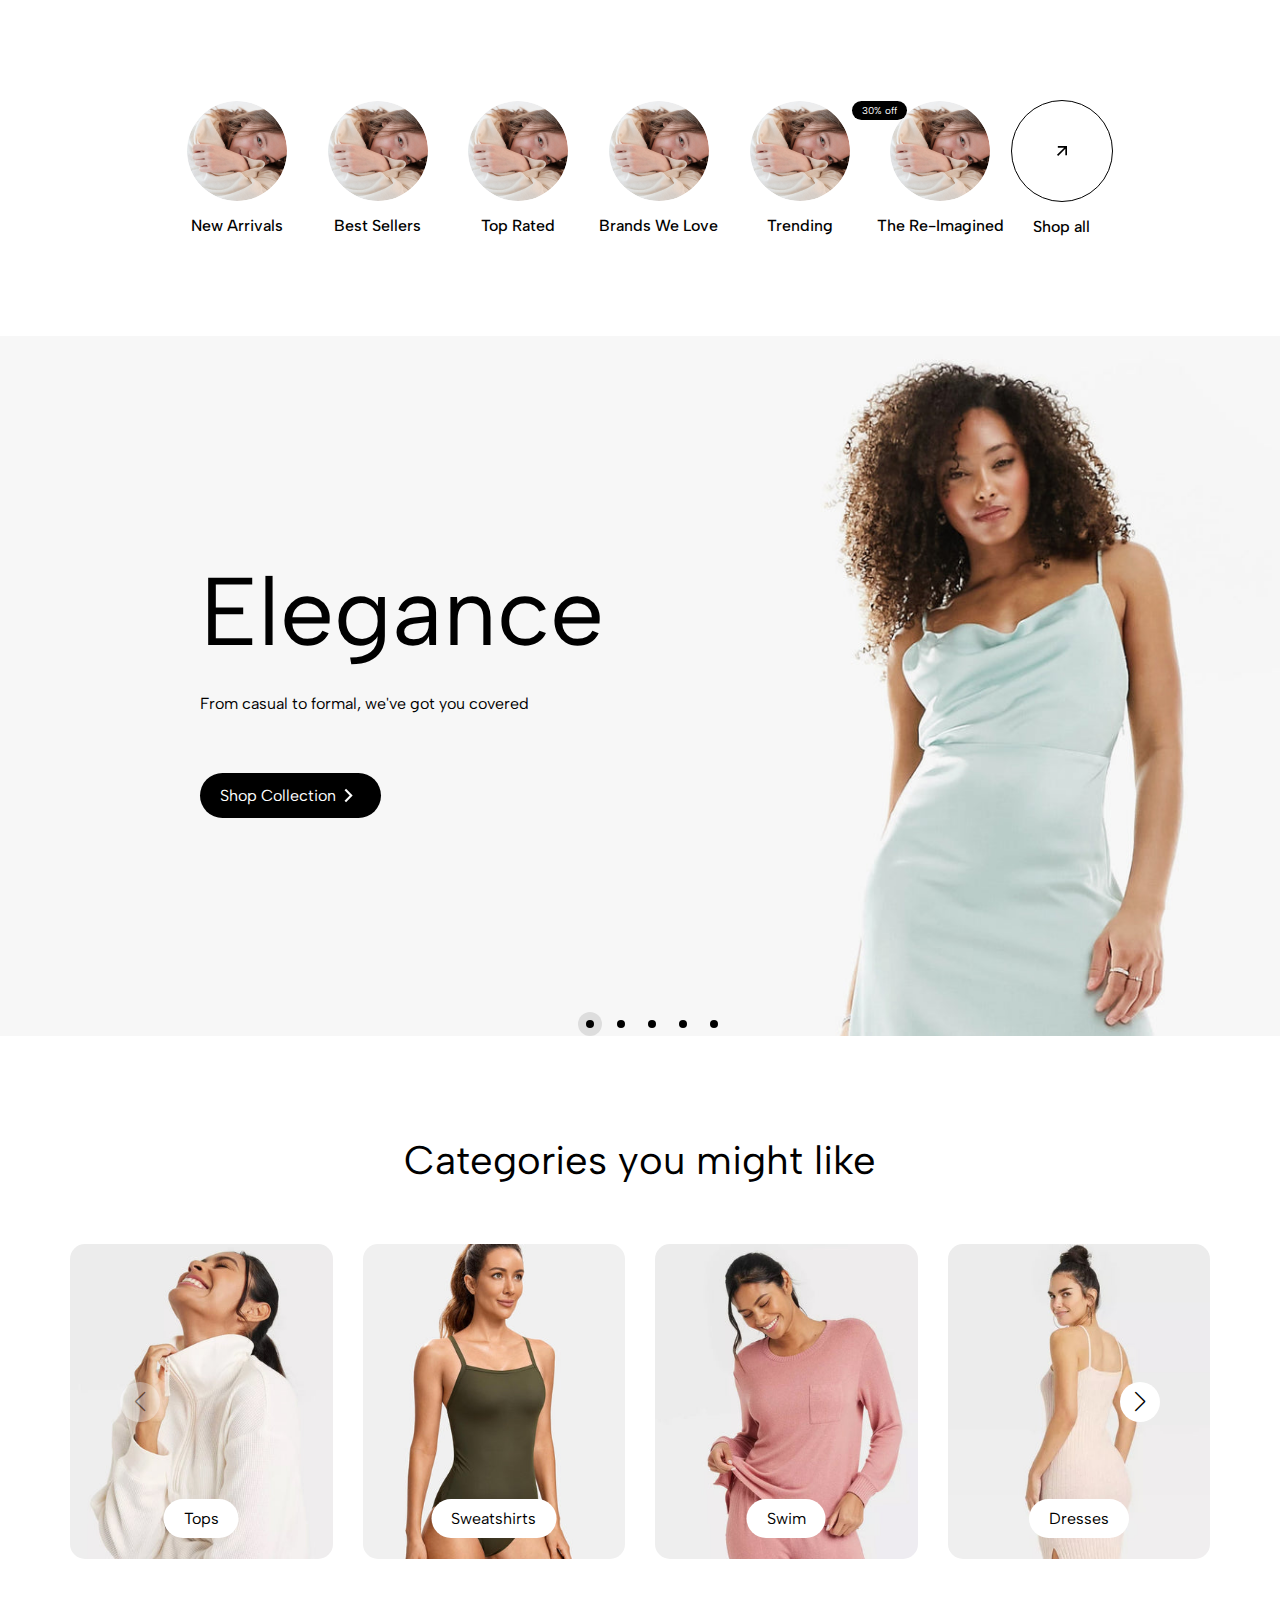
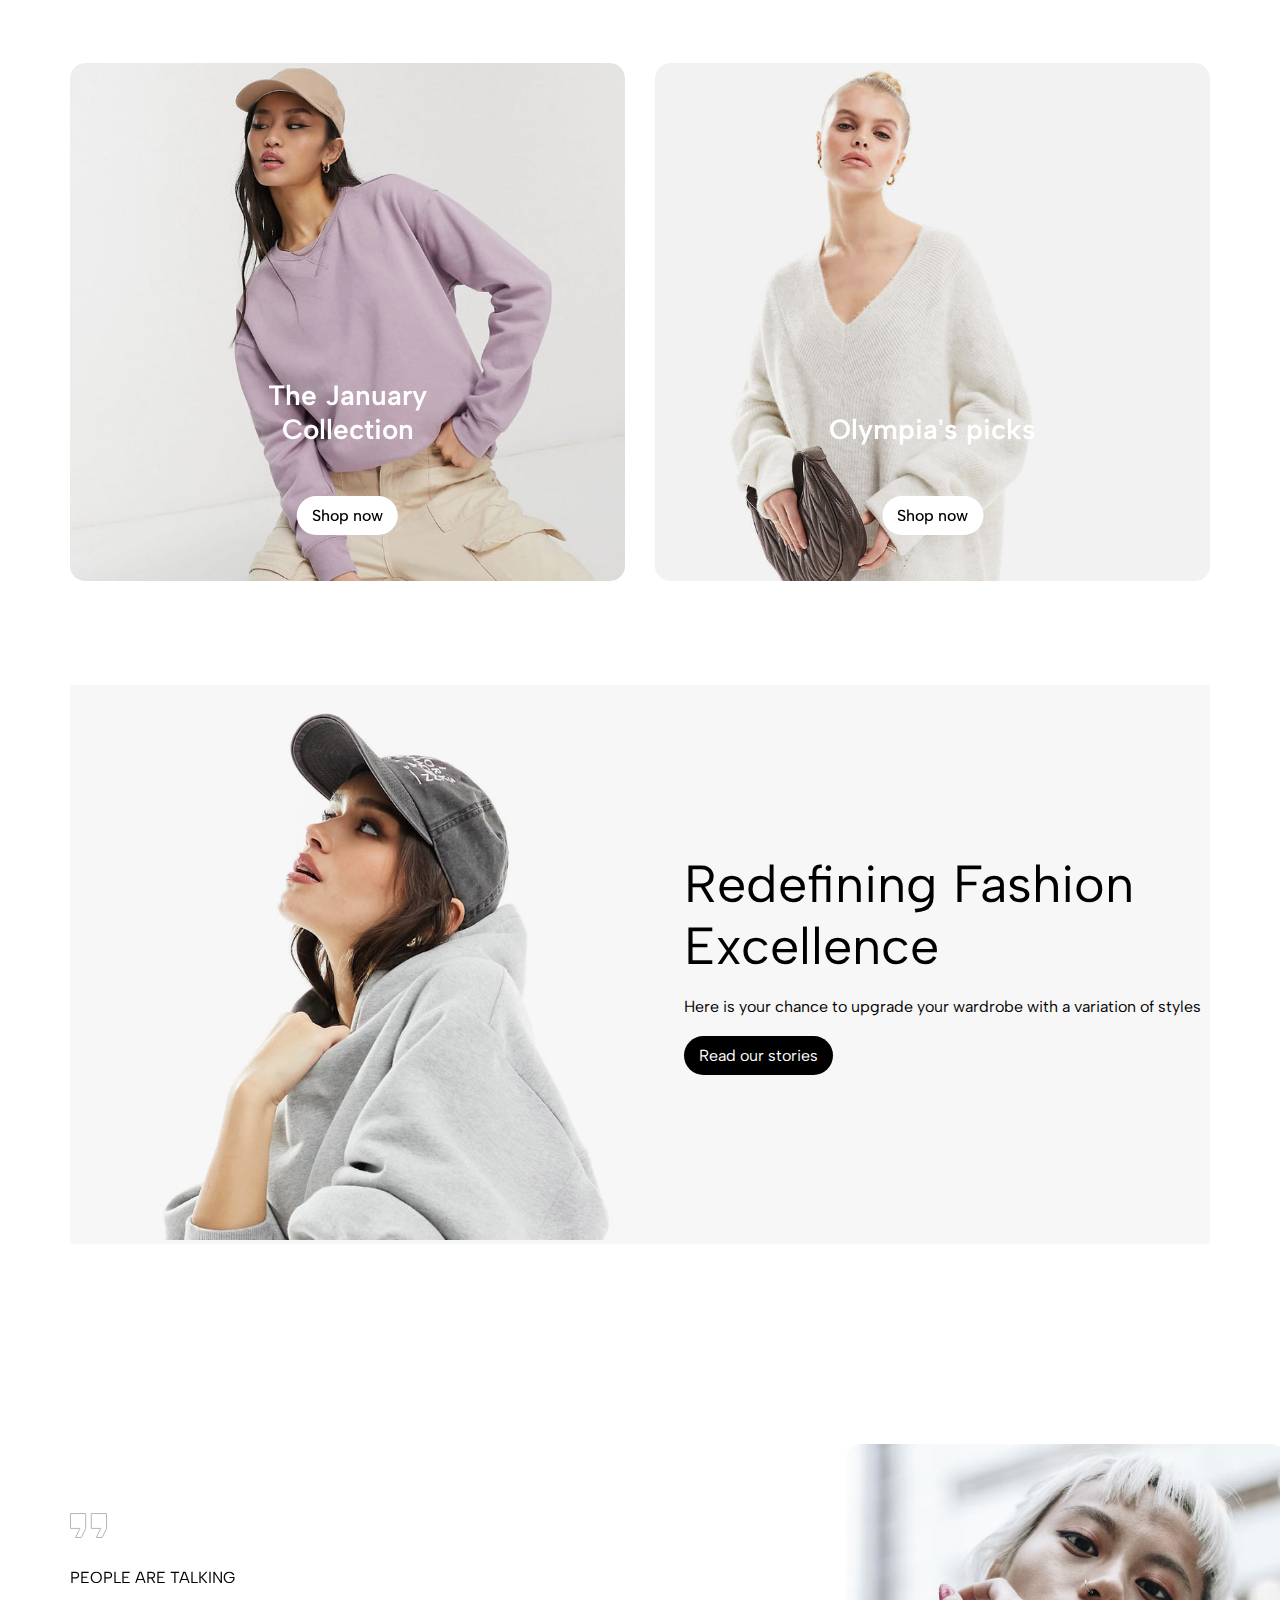
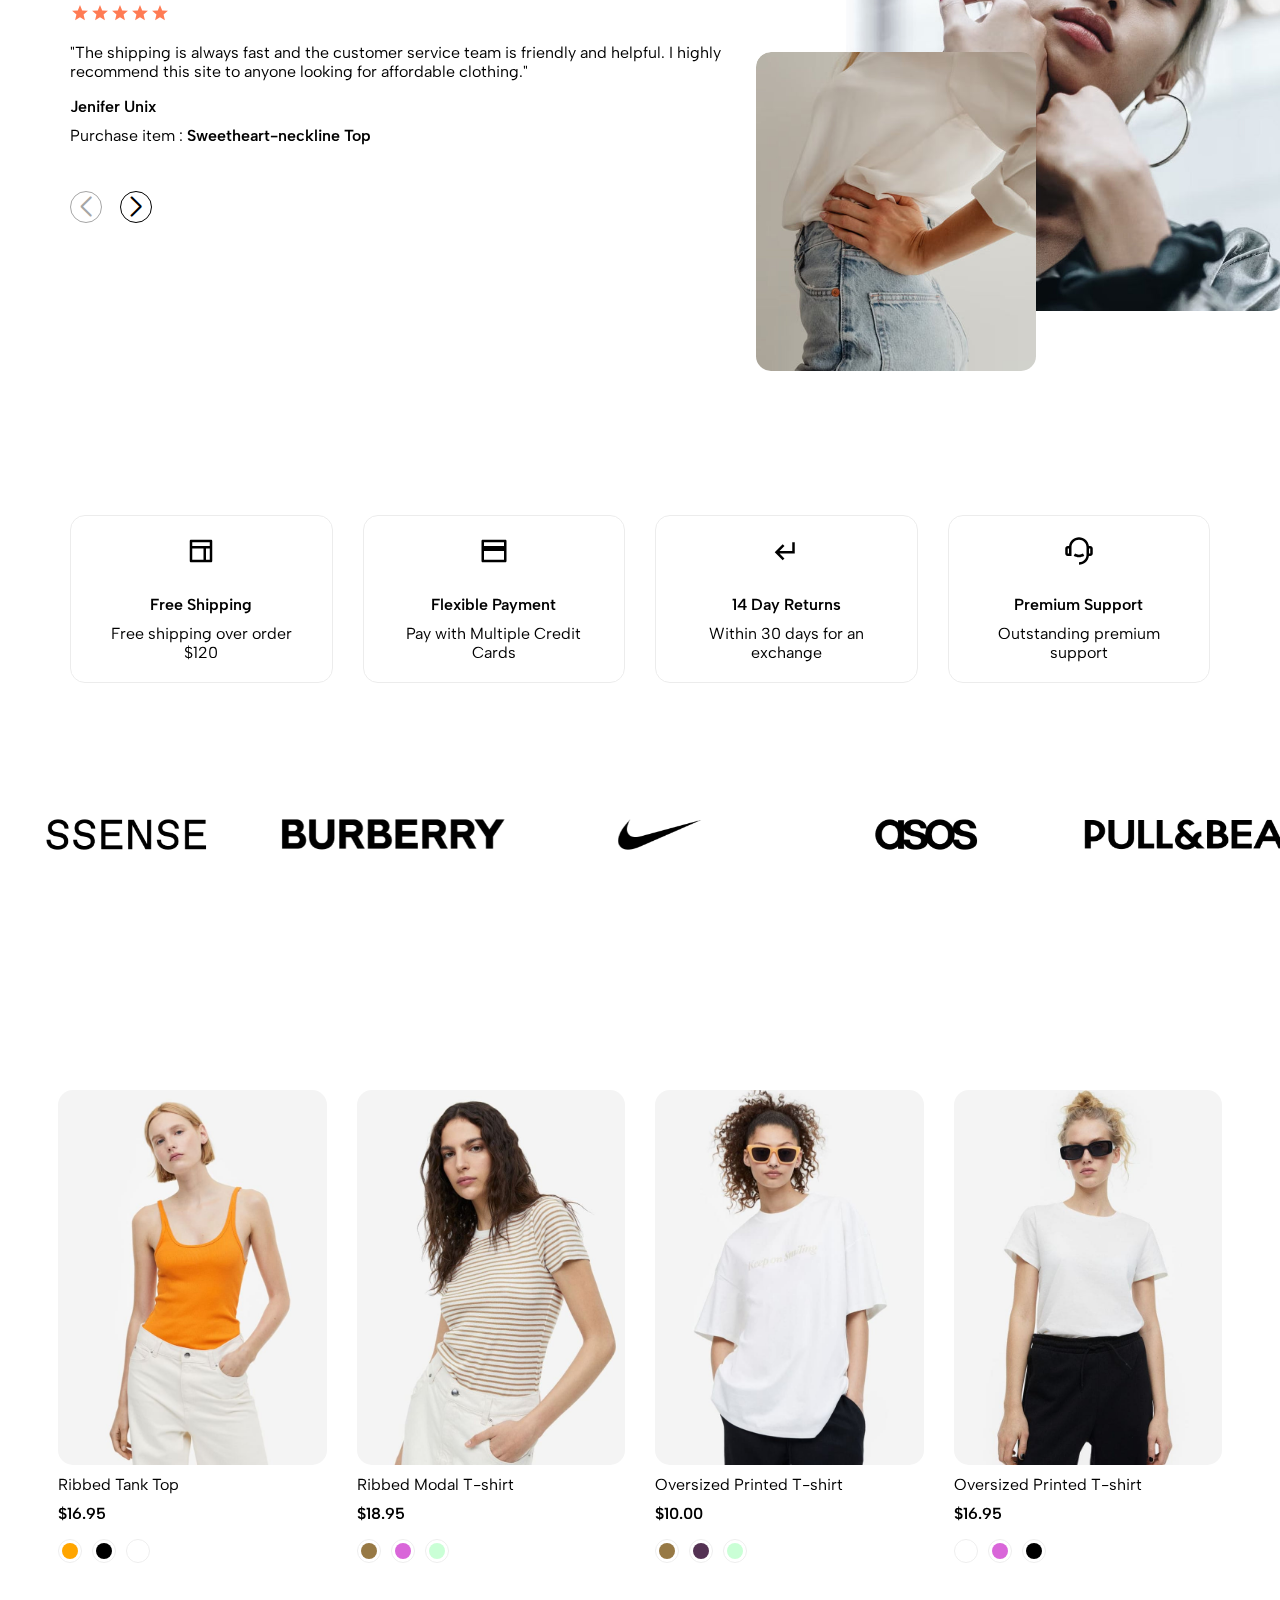
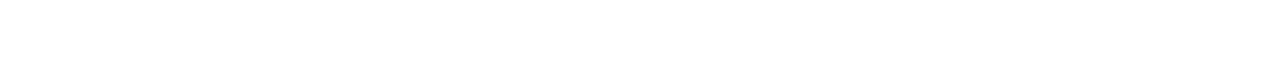
==== commit 86d4e346: "page sli" ====
--- a/index.html
+++ b/index.html
@@ -1018,7 +1018,6 @@
     </div>
 
 
-
     <!-- all script file -->
     <script src="assets/js/swiper-bundle.min.js"></script>
     <script src="assets/js/main.js"></script>
--- a/assets/css/style.css
+++ b/assets/css/style.css
@@ -894,6 +894,7 @@
 }
 .pf-product-slider .pf-single-product .pf-product-img {
   overflow: hidden;
+  border-radius: 15px;
 }
 .pf-product-slider .pf-single-product .pf-product-img img {
   width: 100%;
@@ -982,6 +983,12 @@
   font-size: 15px;
   color: #000;
 }
+.pf-product-slider .swiper-button-next:hover {
+  background-color: #020202;
+}
+.pf-product-slider .swiper-button-next:hover::after {
+  color: #ffffff;
+}
 .pf-product-slider .swiper-button-prev {
   width: 40px;
   height: 40px;
@@ -995,6 +1002,12 @@
   font-size: 15px;
   color: #000;
 }
+.pf-product-slider .swiper-button-prev:hover {
+  background-color: #020202;
+}
+.pf-product-slider .swiper-button-prev:hover::after {
+  color: #ffffff;
+}
 .pf-product-slider .swiper:hover .swiper-button-next {
   opacity: 1;
   visibility: visible;
